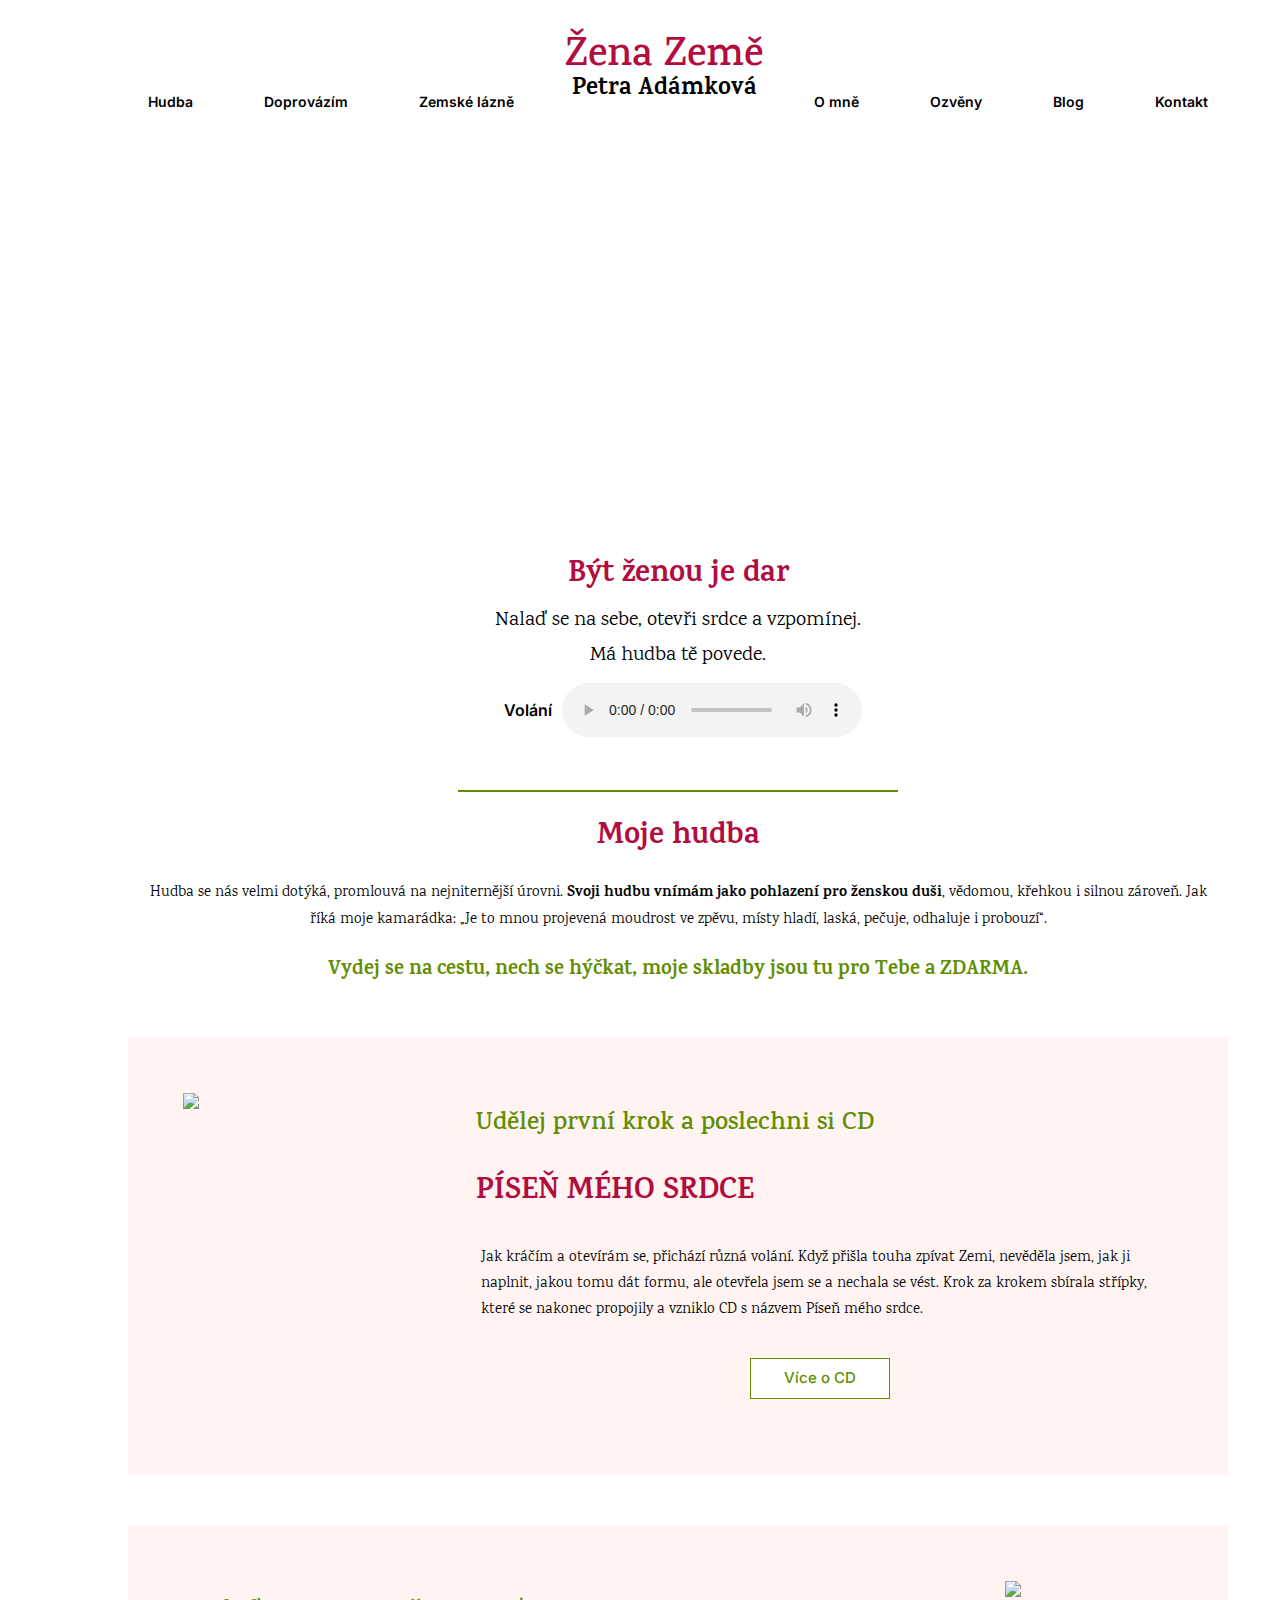
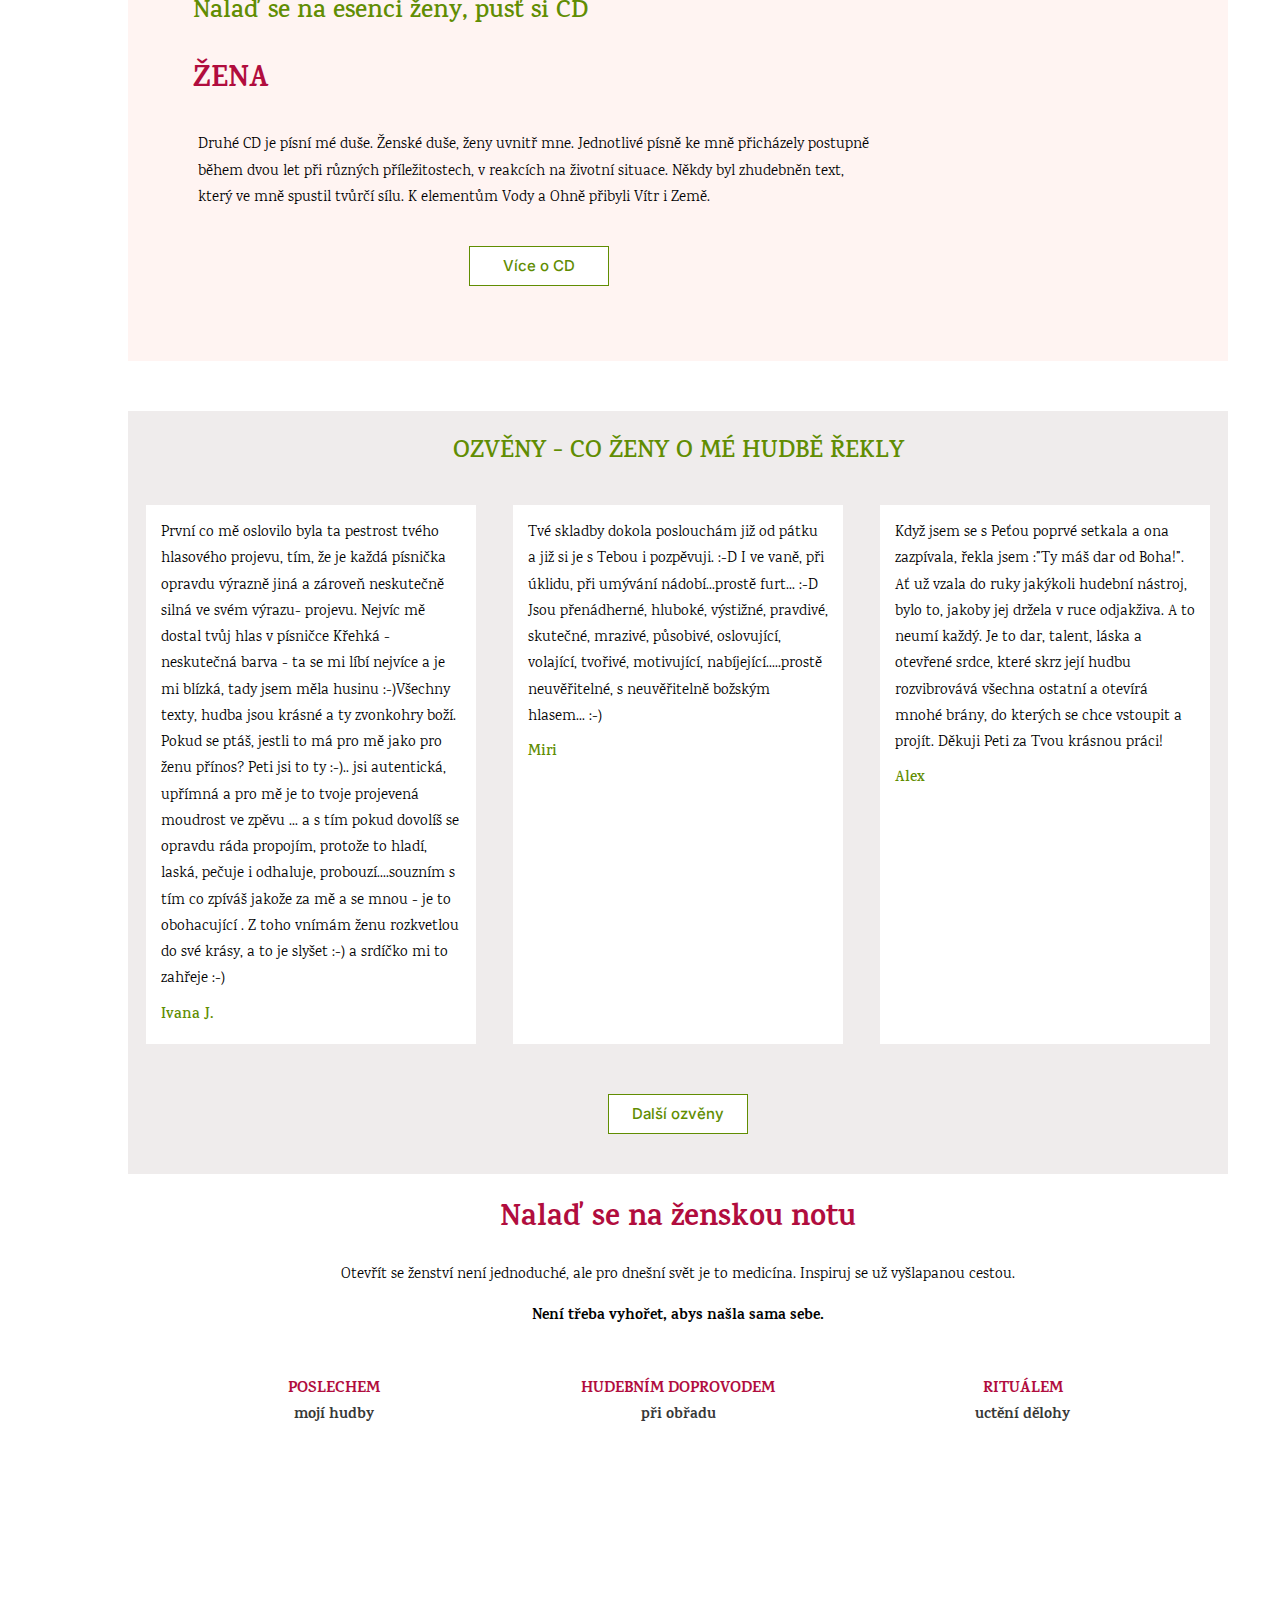
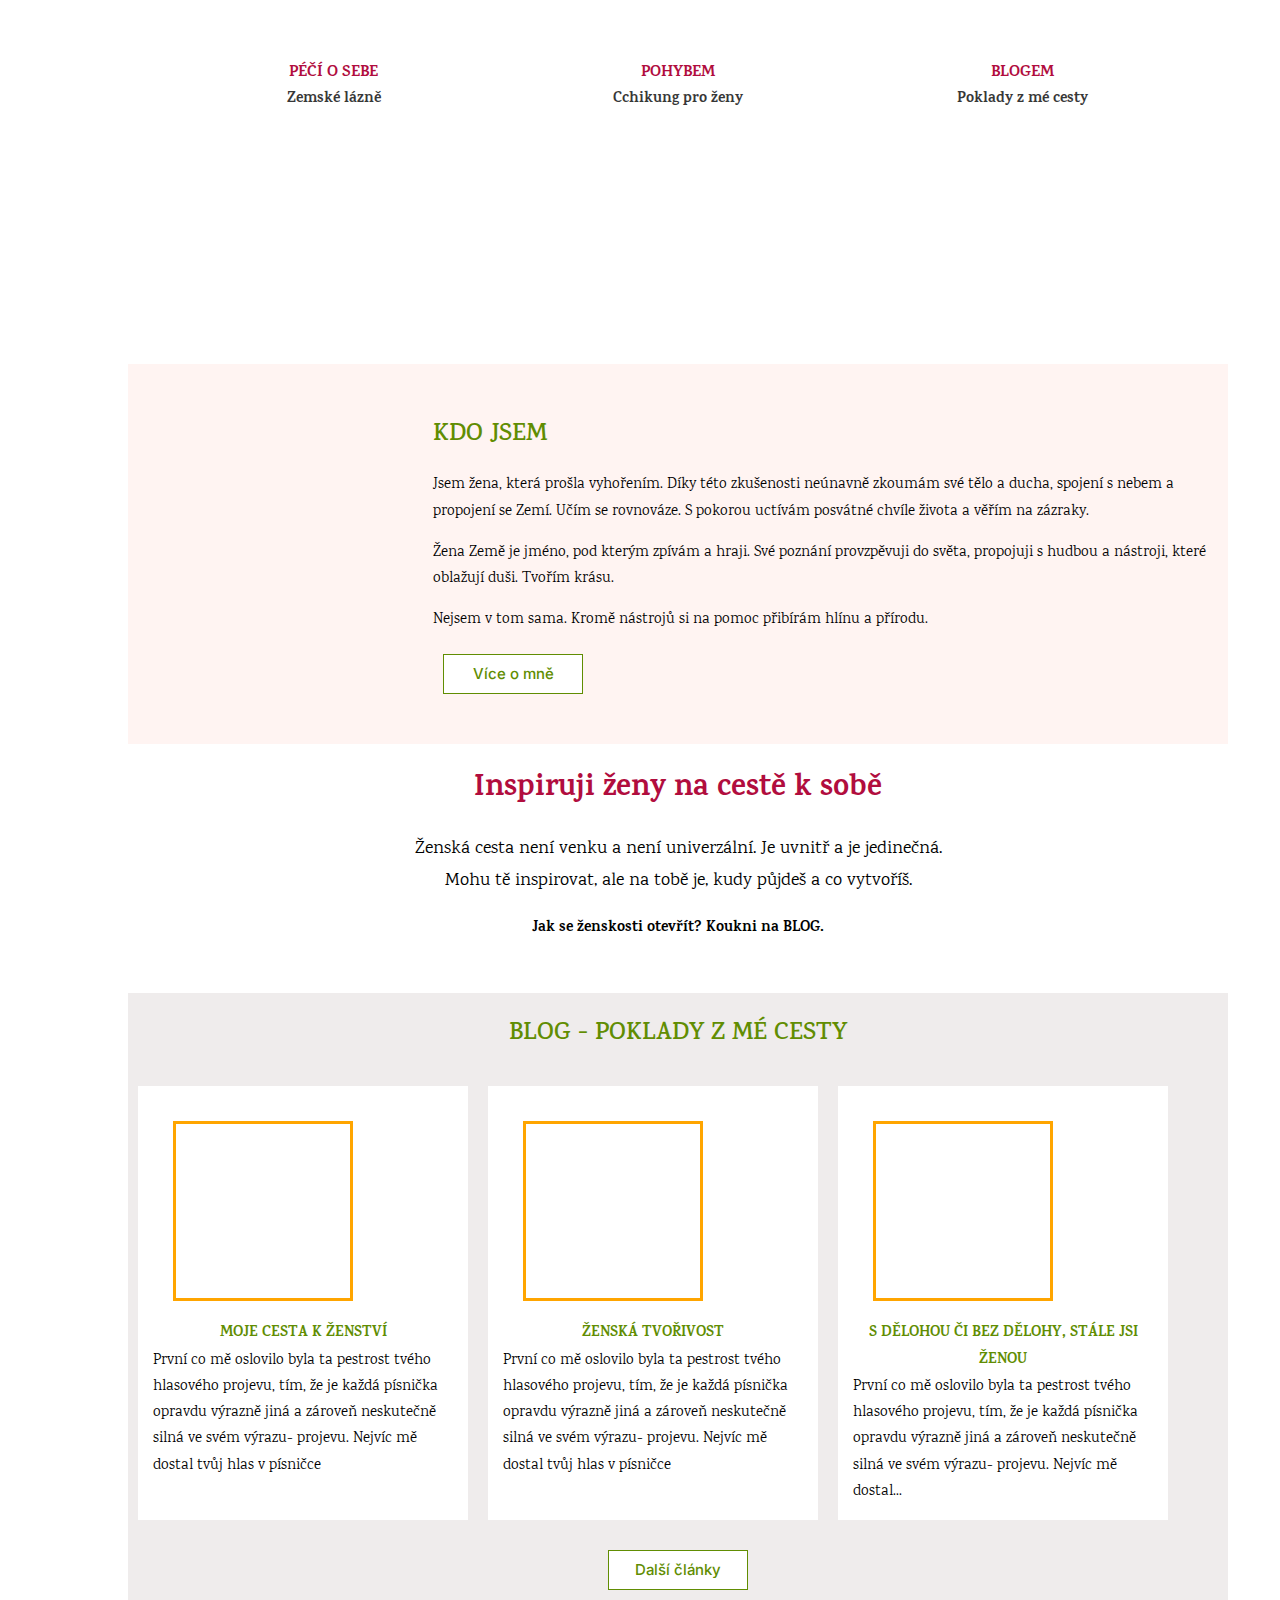
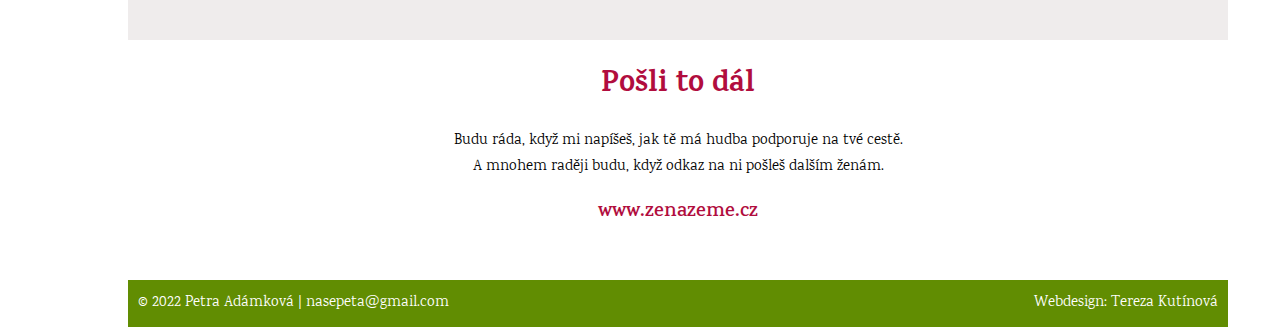
==== index.html @ 12c39498 "Add files via upload" ====
<!DOCTYPE html>
<html lang="cs">
<head>
    <meta charset="UTF-8">
    <meta http-equiv="X-UA-Compatible" content="IE=edge">
    <meta name="viewport" content="width=device-width, initial-scale=1.0">
    <title>Žena Země</title>
    <link rel="stylesheet" type="text/css" href="style.css">
    <link rel="preconnect" href="https://fonts.googleapis.com">
    <link rel="preconnect" href="https://fonts.gstatic.com" crossorigin>
    <link href="https://fonts.googleapis.com/css2?family=Karma:wght@400;600&display=swap" rel="stylesheet">
    <link href="https://fonts.googleapis.com/css2?family=Inter:wght@600&family=Montserrat:wght@600&family=Source+Sans+Pro&display=swap" rel="stylesheet"> 
    <link rel="stylesheet" href="https://fonts.googleapis.com/css2?family=Material+Symbols+Outlined:opsz,wght,FILL,GRAD@20..48,100..700,0..1,-50..200" />

</head>
<body>
   
    <!--Titulek-->

    <header >
        
        <!--Menu-->
		<div class="menu">
                <a class="menu-polozka" href="#">Hudba</a>
                <a class="menu-polozka" href="#">Doprovázím</a>
                <a class="menu-polozka" href="#">Zemské lázně</a>
                <div class="nadpis"> 
                    <div class="zenazeme">Žena Země</div>
                    <div class="petra">Petra Adámková </div>
                </div>
                <a class="menu-polozka" href="omne.html">O mně</a>
                <a class="menu-polozka" href="#">Ozvěny</a>
                <a class="menu-polozka" href="#">Blog</a>
                <a class="menu-polozka" href="#">Kontakt</a>
	    </div>

        <div class="obrazek" align="center">
         
           <!--<img class="titulni_obrazek" src="pic/titulni.jpg">-->

        
           <div class="motto">Něhou zabalenou v hlase rozezním Tvou duši.</div>
       </div>

	</header>

        <section class="nastred">
        <h2>Být ženou je dar</h2>
        <p class="podtitul">Nalaď se na sebe, otevři srdce a vzpomínej. 
            <br> Má hudba tě povede. </p>
           
            <!-- <img class="pisnicka_prehravac" src="pic/prehravac.jpg"> -->
                
            <div class ="pisnicka">
                <div class ="pisnicka_nazev">Volání</div>
                
                <audio class="pisnicka_prehravac" src="hudba/Volani.mp3" controls loop></audio>
        </div>

        </section>
        <br>
        <hr width=40% color="#618D02" align=“center“ noshade>

        <section class="nastred">
        <h2>Moje hudba</h2>
        
        <p class="popis">
            Hudba se nás velmi dotýká, promlouvá na nejniternější úrovni. <b>Svoji hudbu vnímám jako pohlazení pro ženskou duši</b>, vědomou, křehkou i silnou zároveň. Jak říká moje kamarádka: „Je to mnou projevená moudrost ve zpěvu, místy hladí, laská, pečuje, odhaluje i probouzí“.</p>
            
            <p class="zelene">Vydej se na cestu, nech se hýčkat, moje skladby jsou tu pro Tebe a ZDARMA.</p>
            
                   
        </section>

        <section>
            <div class="cd">
                <img class="cd_obrazek" src="pic/CD1-predek.png">
                <div class="cd_text">
                <div class="cd_uvod">Udělej první krok a poslechni si CD </div>
                <div class="cervene_velke">Píseň mého srdce</div>
                <div class="cd_popis">Jak kráčím a otevírám se, přichází různá volání. Když přišla touha zpívat Zemi, nevěděla jsem, jak ji naplnit, jakou tomu dát formu, ale otevřela jsem se a nechala se vést. Krok za krokem sbírala střípky, které se nakonec propojily a vzniklo  CD s názvem Píseň mého srdce.
                </div>
                 <div align="center"><div class="tlacitko">Více o CD</div></div>
                </div>
            </div>
            <br>
            <br>
            <div class="cd">
                
                <div class="cd_text">
                <div class="cd_uvod">Nalaď se na esenci ženy, pusť  si CD </div>
                <div class="cervene_velke">Žena</div>
                <div class="cd_popis">Druhé CD je písní mé duše. Ženské duše, ženy uvnitř mne. Jednotlivé písně ke mně přicházely postupně během dvou let při různých příležitostech, v reakcích na životní situace.  Někdy byl zhudebněn text, který ve mně spustil tvůrčí sílu. K elementům Vody a Ohně přibyli Vítr i Země.
                </div>
                <div align="center"><div class="tlacitko">Více o CD</div></div>
                </div>
                 
                <img class="cd_obrazek" src="pic/CD2-predek.png">
                
            </div>
            </section>


            <section class="sede">
                <div class="zeleny_nadpis">Ozvěny - co ženy o mé hudbě řekly </div>
                <div class="reference">
                        <div class="reference_karta">
                        <div class="reference_text">
                    První co mě oslovilo byla ta pestrost tvého hlasového projevu, tím, že je každá písnička opravdu výrazně jiná a zároveň neskutečně silná ve svém výrazu- projevu. Nejvíc mě dostal tvůj hlas v písničce Křehká - neskutečná barva - ta se mi líbí nejvíce a je mi blízká, tady jsem měla husinu :-)Všechny texty, hudba jsou krásné a ty zvonkohry boží. 
Pokud se ptáš, jestli to má pro mě jako pro ženu přínos? 
Peti jsi to ty :-).. jsi autentická, upřímná a pro mě je to tvoje projevená  moudrost ve zpěvu ... a s tím pokud dovolíš se opravdu ráda propojím, protože to hladí, laská, pečuje i odhaluje, probouzí....souzním s tím co zpíváš jakože za mě a se mnou - je to obohacující . Z toho vnímám ženu rozkvetlou do své krásy, a to je slyšet :-) a srdíčko mi to zahřeje :-)

                    </div>
                    <div class="reference_jmeno"> Ivana J.</div>
                </div>
                <div class="reference_karta">
                    <div class="reference_text">
                        Tvé skladby dokola poslouchám již od pátku a již si je s Tebou i pozpěvuji. :-D I ve vaně, při úklidu, při umývání nádobí...prostě furt... :-D
                        Jsou přenádherné, hluboké, výstižné, pravdivé, skutečné, mrazivé, působivé, oslovující, volající, tvořivé, motivující, nabíjející.....prostě neuvěřitelné, s neuvěřitelně božským hlasem... :-)
                        

                </div>
                <div class="reference_jmeno"> Miri</div>
            </div>

                <div class="reference_karta">
                <div class="reference_text">
                    Když jsem se s Peťou poprvé setkala a ona zazpívala, řekla jsem :”Ty máš dar od Boha!”. Ať už vzala do ruky jakýkoli hudební nástroj, bylo to, jakoby jej držela v ruce odjakživa. A to neumí každý. Je to dar, talent, láska a otevřené srdce, které skrz její hudbu rozvibrovává všechna ostatní a otevírá mnohé brány, do kterých se  chce vstoupit a projít. Děkuji Peti za Tvou krásnou práci!
                    

            </div>
            <div class="reference_jmeno"> Alex</div>
        </div>
            </div>
            <div align="center" class="reference_tlacitko"><div class="tlacitko">Další ozvěny</div></div>

            </section>
            
            <section class="nastred">
                <h2>Nalaď se na ženskou notu</h2>
                <p class="popis">Otevřít se ženství není jednoduché, ale pro dnešní svět je to medicína.
                    Inspiruj se už vyšlapanou cestou.</p>
                <p>
                    <b>Není třeba vyhořet, abys našla sama sebe.</b></p>

                    <div class="nabidka">
                        <div class="nabidka-okno">
                            <div class="nabidka-text">
                                <div class="cervena">Poslechem</div>
                                <div class="seda"> mojí hudby </div>
                            </div>
                            <div class="nabidka-foto foto1">
                            </div>
                        </div>
                
                        <div class="nabidka-okno">
                            <div class="nabidka-text">
                                <div class="cervena">Hudebním doprovodem</div>
                                <div class="seda"> při obřadu </div>
                            </div>
                            <div class="nabidka-foto foto2">
                            </div>
                        </div>

                        <div class="nabidka-okno">
                            <div class="nabidka-text">
                                <div class="cervena">Rituálem</div>
                                <div class="seda"> uctění dělohy </div>
                            </div>
                            <div class="nabidka-foto foto3">
                            </div>
                        </div>

                        <div class="nabidka-okno">
                            <div class="nabidka-text">
                                <div class="cervena">Péčí o sebe</div>
                                <div class="seda"> Zemské lázně </div>
                            </div>
                            <div class="nabidka-foto foto4">
                            </div>
                        </div>

                        <div class="nabidka-okno">
                            <div class="nabidka-text">
                                <div class="cervena">Pohybem</div>
                                <div class="seda"> Cchikung pro ženy </div>
                            </div>
                            <div class="nabidka-foto foto5">
                            </div>
                        </div>

                        <div class="nabidka-okno">
                            <div class="nabidka-text">
                                <div class="cervena">Blogem</div>
                                <div class="seda"> Poklady z mé cesty </div>
                            </div>
                            <div class="nabidka-foto foto6">
                            </div>
                        </div>
                    </div>    
            </section>
            <section class="oranzova">
                <div class="omne">
                    <div class="omne-pulka"> <div class="omne-obrazek"></div></div>
                    <div class="omne-druha"> 
                    <div class="omne-text">
                        <div class="zeleny_nadpis doleva">Kdo jsem </div>
                        <p>Jsem žena, která prošla vyhořením. Díky této zkušenosti neúnavně zkoumám své tělo a ducha, spojení s nebem a propojení se Zemí. Učím se rovnováze. S pokorou uctívám posvátné chvíle života a věřím na zázraky.</p>

                         <p> Žena Země je jméno, pod kterým zpívám a hraji. Své poznání provzpěvuji do světa, propojuji s hudbou a nástroji, které oblažují duši. Tvořím krásu.</p>
                            
                         <p> Nejsem v tom sama. Kromě nástrojů si na pomoc přibírám hlínu a přírodu.
                            </p>
                    </div>
                    <div class="omne-tlacitko"><div class="tlacitko">Více o mně</div></div>
                    </div>
                </div>
                
            </section>

            <section class="nastred">
                <h2>Inspiruji ženy na cestě k sobě</h2>
                <p class="popis-vetsi">Ženská cesta není venku a není univerzální. Je uvnitř a je jedinečná.<br>
                    Mohu tě inspirovat, ale na tobě je, kudy půjdeš a co vytvoříš.</p>
                <p>
                    <b>Jak se ženskosti otevřít? Koukni na BLOG.</b></p>
            </section>

            <section class="sede">
                <div class="zeleny_nadpis">BLOG - Poklady z mé cesty </div>
                <div class="blog" >
                <div class="reference_karta">
                    <div class="blog-obrazek obr1"></div>
                    <div class="blog-nazev"> Moje cesta k ženství</div>
                    <div class="blog-text">
                        První co mě oslovilo byla ta pestrost tvého hlasového projevu, tím, že je každá písnička opravdu výrazně jiná a zároveň neskutečně silná ve svém výrazu- projevu. Nejvíc mě dostal tvůj hlas v písničce 
                        </div>   
                    </div>
                

                <div class="reference_karta">
                    <div class="blog-obrazek obr2"></div>
                    <div class="blog-nazev"> Ženská tvořivost</div>
                    <div class="blog-text">
                        První co mě oslovilo byla ta pestrost tvého hlasového projevu, tím, že je každá písnička opravdu výrazně jiná a zároveň neskutečně silná ve svém výrazu- projevu. Nejvíc mě dostal tvůj hlas v písničce                     

                    </div>
                </div>

                <div class="reference_karta">
                    <div class="blog-obrazek obr3"></div>
                    <div class="blog-nazev"> S dělohou či bez dělohy, stále jsi ženou</div>
                    <div class="blog-text">
                    První co mě oslovilo byla ta pestrost tvého hlasového projevu, tím, že je každá písnička opravdu výrazně jiná a zároveň neskutečně silná ve svém výrazu- projevu. Nejvíc mě dostal...
                    

                    </div>
                </div>
            
            </div>
            
            <div align="center" class="blog-tlacitko"><div class="tlacitko">Další články</div></div>
            </section>

            <section class="nastred posledni">
                <h2>Pošli to dál</h2>
                <p class="popis">Budu ráda, když mi napíšeš, jak tě má hudba podporuje na tvé cestě. <br>

                A mnohem raději budu, když odkaz na ni pošleš dalším ženám.
                </p>
                <a class="odkaz" href="www.zenazeme.cz">www.zenazeme.cz</a>
            </section>
        
    <footer class="paticka">
		<div class="patickapolozka">
            <span class="paticka_copy"> &copy; 2022 Petra Adámková  |   nasepeta@gmail.com </span>
            <span class="paticka_webdesign">Webdesign: Tereza Kutínová</span>
        </div>
	</footer>
    </div>
</body>
</html>
---- style.css ----
/* nejsme vcerejsi, pouzivame moderni a intuitivni box model */
html { box-sizing: border-box; }
*, ::after, ::before { box-sizing: inherit; }

/* google elementy */
.material-symbols-outlined {
    font-variation-settings:
    'FILL' 0,
    'wght' 200,
    'GRAD' 0,
    'opsz' 48
  }

body {
    font-family: 'Karma', serif;
	font-size: 15px;
	line-height: 1.75;
	margin:0 10%;
    width:1100px;}

a {
	color: black;
	text-decoration: none;
	padding: 20px;}

header {
    display: flex;
    flex-direction:column;

    /* border: 3px solid yellow; */
}

.menu {
    flex: 0 1 auto;
    display: flex;
    justify-content: space-between;
    align-items: flex-end;
    width:100%;
    /* border: 3px solid green; */
}

.menu-polozka {
    font-family: 'Inter';
    font-style: normal;
    font-weight: 600;
    font-size: 14px;
    line-height: 16px;
    text-align: center;
    /* border: 3px solid red; */

    color: #000000;
}

.nadpis {
    height: 130px;
    display:flex;
    flex-direction: column;
    justify-content:center;
    margin:0;
    /* border: 3px solid red; */
}

.obrazek {
    flex: 0 1 auto;
    position:relative;
    background-image: url("pic/titulni.jpg");
    width:100%;
    height: 400px;
    background-size: cover;
    background-position: center center;
    /* border: 3px solid blue; */
}

.titulni_obrazek {
    width:90%;
    /* border: 3px solid yellow; */
}

footer {
    background-color:#618D02;
}


/* Odstavce */
.nastred {
    text-align: center;
    /* border: 3px solid yellow; */
    margin:20px;
}


/* Texty */
.zenazeme {
    font-family: 'Karma';
    font-weight: 600;
    font-size: 40px;
    text-align: center;
    height: 50px;
    margin:0;
    padding:0;
    color: #B10D3E;
    /* border: 3px solid violet; */
}

h2 {
    font-family: 'Karma';
    font-style: Bold;
    font-weight: 700;
    font-size: 30px;
    color: #B10D3E;
    /* border: 3px solid orange; */
    margin:0;
    padding:0;
}

.petra {
    font-family: 'Karma';
    font-style: Bold;
    font-weight: 700;
    font-size: 24px;
    line-height: 35px;
    text-align: center;
    margin:0;
    padding:0;
    /* border: 3px solid saddlebrown   ; */
}

.podtitul {
    font-size: 20px;
    padding:0;
    margin:0;
}

.zelene {
    color: #618D02;
    font-weight: 700;
    font-size: 20px;
}

.popis_stred {
    width: 700px;
    /* border: 3px solid orange; */
    background-repeat: ;
}

.patickapolozka {
    display:flex;
	top:15px;
	vertical-align: center;
	color: white;
	padding:10px;

}

.paticka_copy {
    width:50%;
}

.paticka_webdesign {
    width:50%;
    text-align: right;
}

.motto {
    position: absolute;
    width: 250px;
    height: 198px;
    left: 6%;
    top: 15%;

    font-family:'Courgette',monospace;
    font-style: normal;
    font-weight: 400;
    font-size: 35px;
    line-height: 45px;
    text-align: center;

    color: #FFFFFF;

}

.pisnicka {
    display: flex;
    margin:10px;
    align-items: center;
    justify-content:center;
    /* border: 3px solid blue;  */
}

.pisnicka_nazev {
    padding:1%;
    font-family: 'Inter';
    font-style: normal;
    font-weight: 600;
    font-size: 16px;
    line-height: 16px;
    /* border: 3px solid orange; */

}
.pisnicka_prehravac {
    /* border: 3px solid green;  */

}
section {
    margin-top: 50px;
}

.sede {
    background-color: #EFECEC;
}

.oranzova {
    background-color: #FFF4F2;
}

.zeleny_nadpis {
    width:100%;
    color:#618D02;
    font-size: 25px;
    font-weight: 600;
    padding: 20px;
    text-align: center;
    text-transform: uppercase;
    /* border: 3px solid green; */

}

.cd {
    display:flex;
    /* border: 3px solid yellow; */
    background-color: #FFF4F2;
    /* background-color: #F7FFE6; */
}

.cd_obrazek {
    width: 40%;
    margin: 5% 5%;
    /* border: 3px solid green; */
}

.cd_text {
    /* border: 3px solid blue; */
    margin: 5%;
    display:flex;
    flex-direction:column;
}

.cd_uvod {
    font-size: 25px;
    margin:10px;
    color:#618D02;
    font-weight: 600;
    /* border: 3px solid blue; */
}

.cervene_velke {
    text-transform:uppercase;
    color:#B10D3E;
    font-weight: 900;
    font-size: 30px;
    margin:10px;
    /* border: 3px solid blue; */
}

.cd_popis {
    margin: 15px;
}

.tlacitko {
    border: 1px solid #618D02;
    color:#618D02;
    background-color: white;
    width:140px;
    padding:6px 5px;
    margin: 20px;
    text-align: center;
    font-weight: 500;
    font-family: Inter;
}

.tlacitko:hover {
    color: white;
    background-color: #618D02;
}

.reference {
    display: flex;
    justify-content: space-around;
}

.reference_text {
    /* border: 3px solid #618D02; */

}

.reference_jmeno {
    color:#618D02;
    font-weight:600 ;
    padding-top: 10px;
}

.reference_karta {
    display:flex;
    /* border: 3px solid orange; */

    flex-wrap: wrap;
    flex-direction: column;
    margin:10px;
    padding:15px;
    width:30%;
    background-color:white;

}

.reference_tlacitko {
    padding: 20px;
}

.nabidka {
    display:flex;
    justify-content:space-evenly;

    flex-wrap: wrap;
}

.cervena {
    color:#B10D3E;
    font-size:16px;
    font-weight: bold;
    text-transform: uppercase;
}

.seda {
    color: #373737;
    font-weight:bold;
}

.nabidka-okno {
    display: flex;
    margin-top:30px;
    flex-direction: column;
    flex-basis: 30%;
    align-items: center;

}

.nabidka {
    align-items: center;
}

.nabidka-text {
}

.nabidka-foto {
    width: 180px;
    height: 180px;
    border-radius: 80px;
    background-size: cover;
    background-position: center center;
    margin:10px;

}

.foto1 {
    background-image: url("pic/18_web.jpg");
}

.foto2 {
    background-image: url("pic/57_web.jpg");
}

.foto3 {
    background-image: url("pic/23_web.jpg");
}

.foto4 {
    background-image: url("pic/25_web.jpg");
}

.foto5 {
    background-image: url("pic/39_web.jpg");
    background-size: 120%;
    background-position: top center ;

}
.foto6 {
    background-image: url("pic/28_web.jpg");
}

.omne {
    display:flex;
}

.omne-obrazek {
    width: 250px;
    height: 250px;
    background-size: cover;
    background-position: center center;
    margin: 20px;

    background-image: url("pic/20_web.jpg")
}

.omne-pulka {
    width:40%;
    margin:30px 5px;
}
.omne-druha {
    margin:30px 5px;
}

.doleva {
    text-align:left;
    padding:0;
    margin-top:20px;
}

.omne-tlacitko {
    margin-left: -10px;
    margin-top: 15px;
}

.blog-obrazek {
    width: 180px;
    height: 180px;
    background-size: cover;
    background-position: center center;
    margin: 20px;

    background-image: url("pic/20_web.jpg")
}

.blog-tlacitko {
    padding-bottom: 30px;
    /* border: 3px solid orange; */

}

.blog-obrazek{
    align-items: center;
            border: 3px solid orange;

}

.blog-nazev {
    text-transform: uppercase;
    font-size:15px;
    font-weight: 800;
    color:#618D02;
    text-align:center;
}

.blog {
    display:flex;
}

.posledni {
    margin-bottom: 50px;
        /* border: 3px solid orange; */

}

.odkaz{
    font-size:20px;
    color:#B10D3E;
    font-weight: 600;
}

.popis-vetsi {
    font-size:18px;

}

.obdelnik {
    background-color:#FFF4F2;
    border: 3px solid orange;
    width:100%;
    margin:20px;
    text-align:center;
    font-size:20px;
}

.sekce {
    display: flex;
    border: 3px solid green;

}


.sekce_obrazek {
    width: 30%;
    align-content: 'center';
}

.obrazek-omne {
    flex-grow:1 1 auto;
    width: 250px;
    height: 250px;
    background-size: cover;
    background-position: center center;
    margin:10px;
    background-image: url("pic/24_web.jpg");
    border: 3px solid orange;

}

.sekce_popis {
    width:60%;
    flex: 2 1 auto;
    border: 3px solid blue;

}
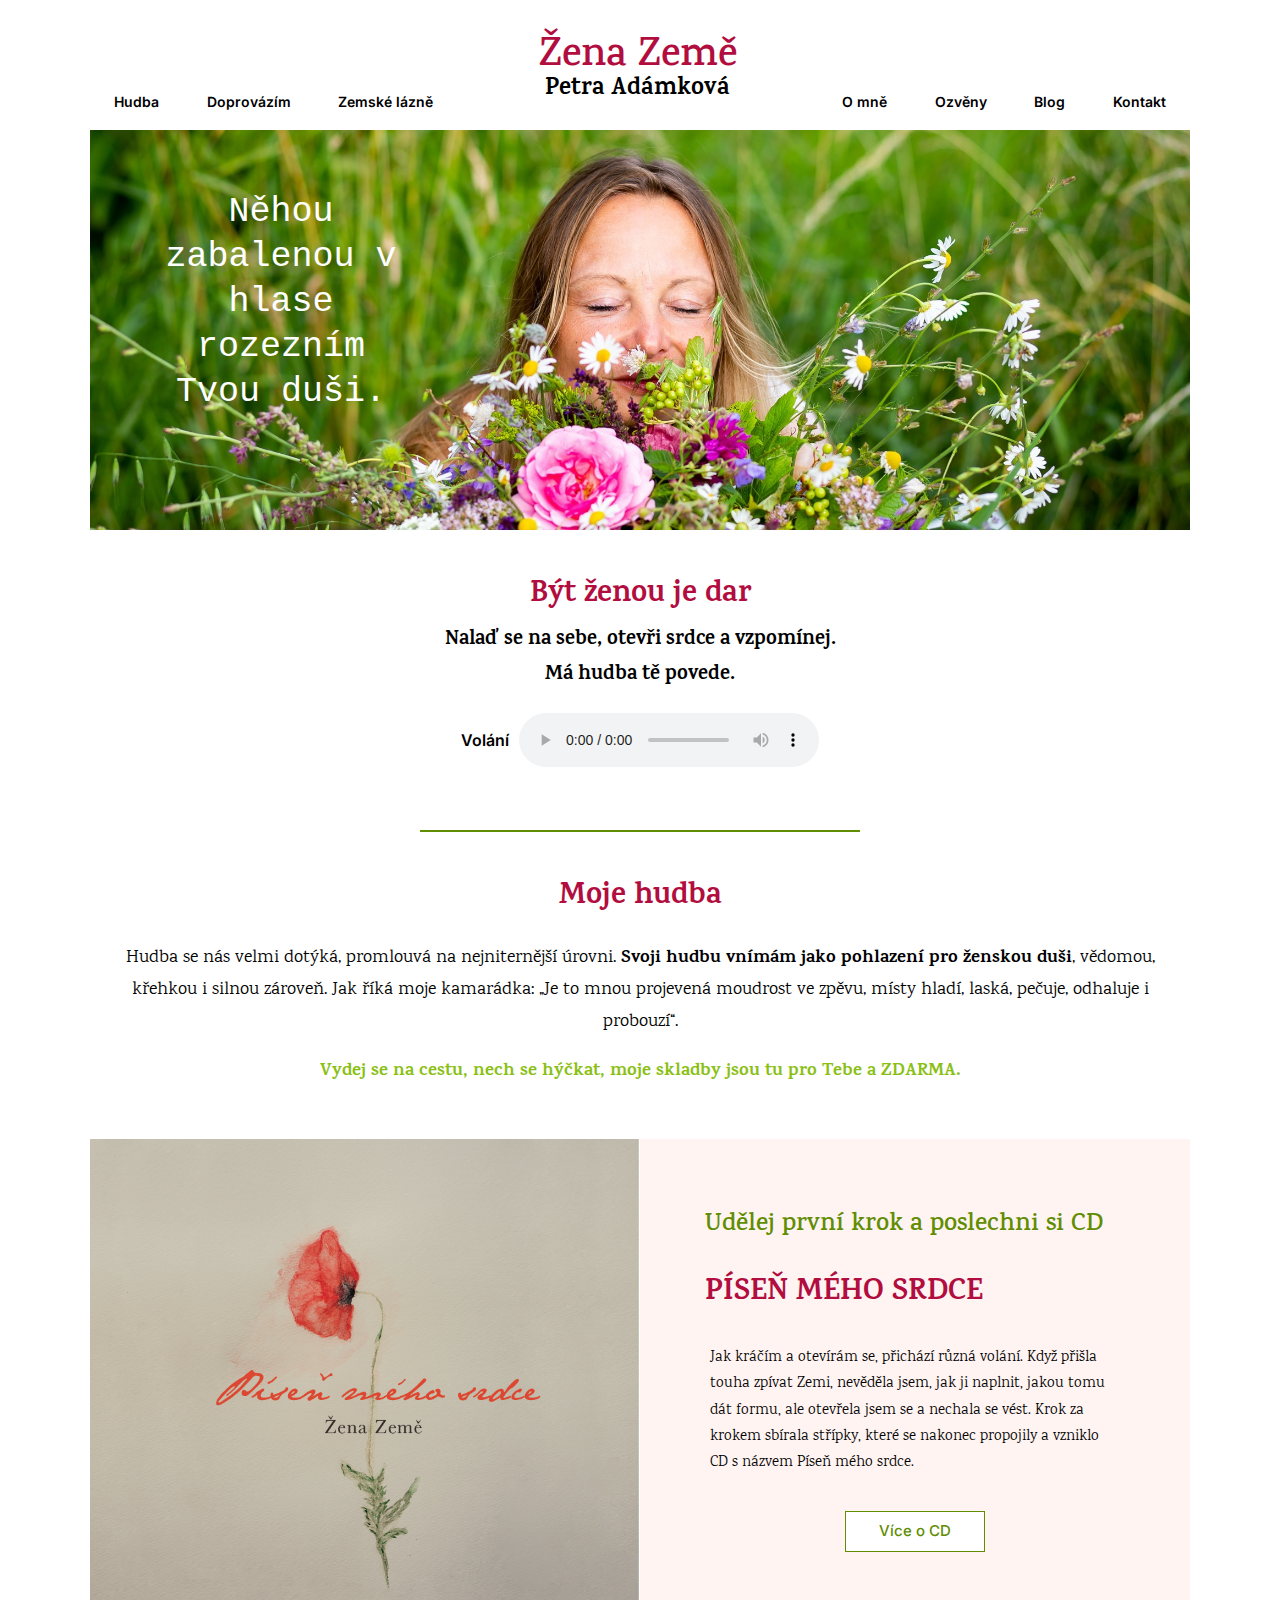
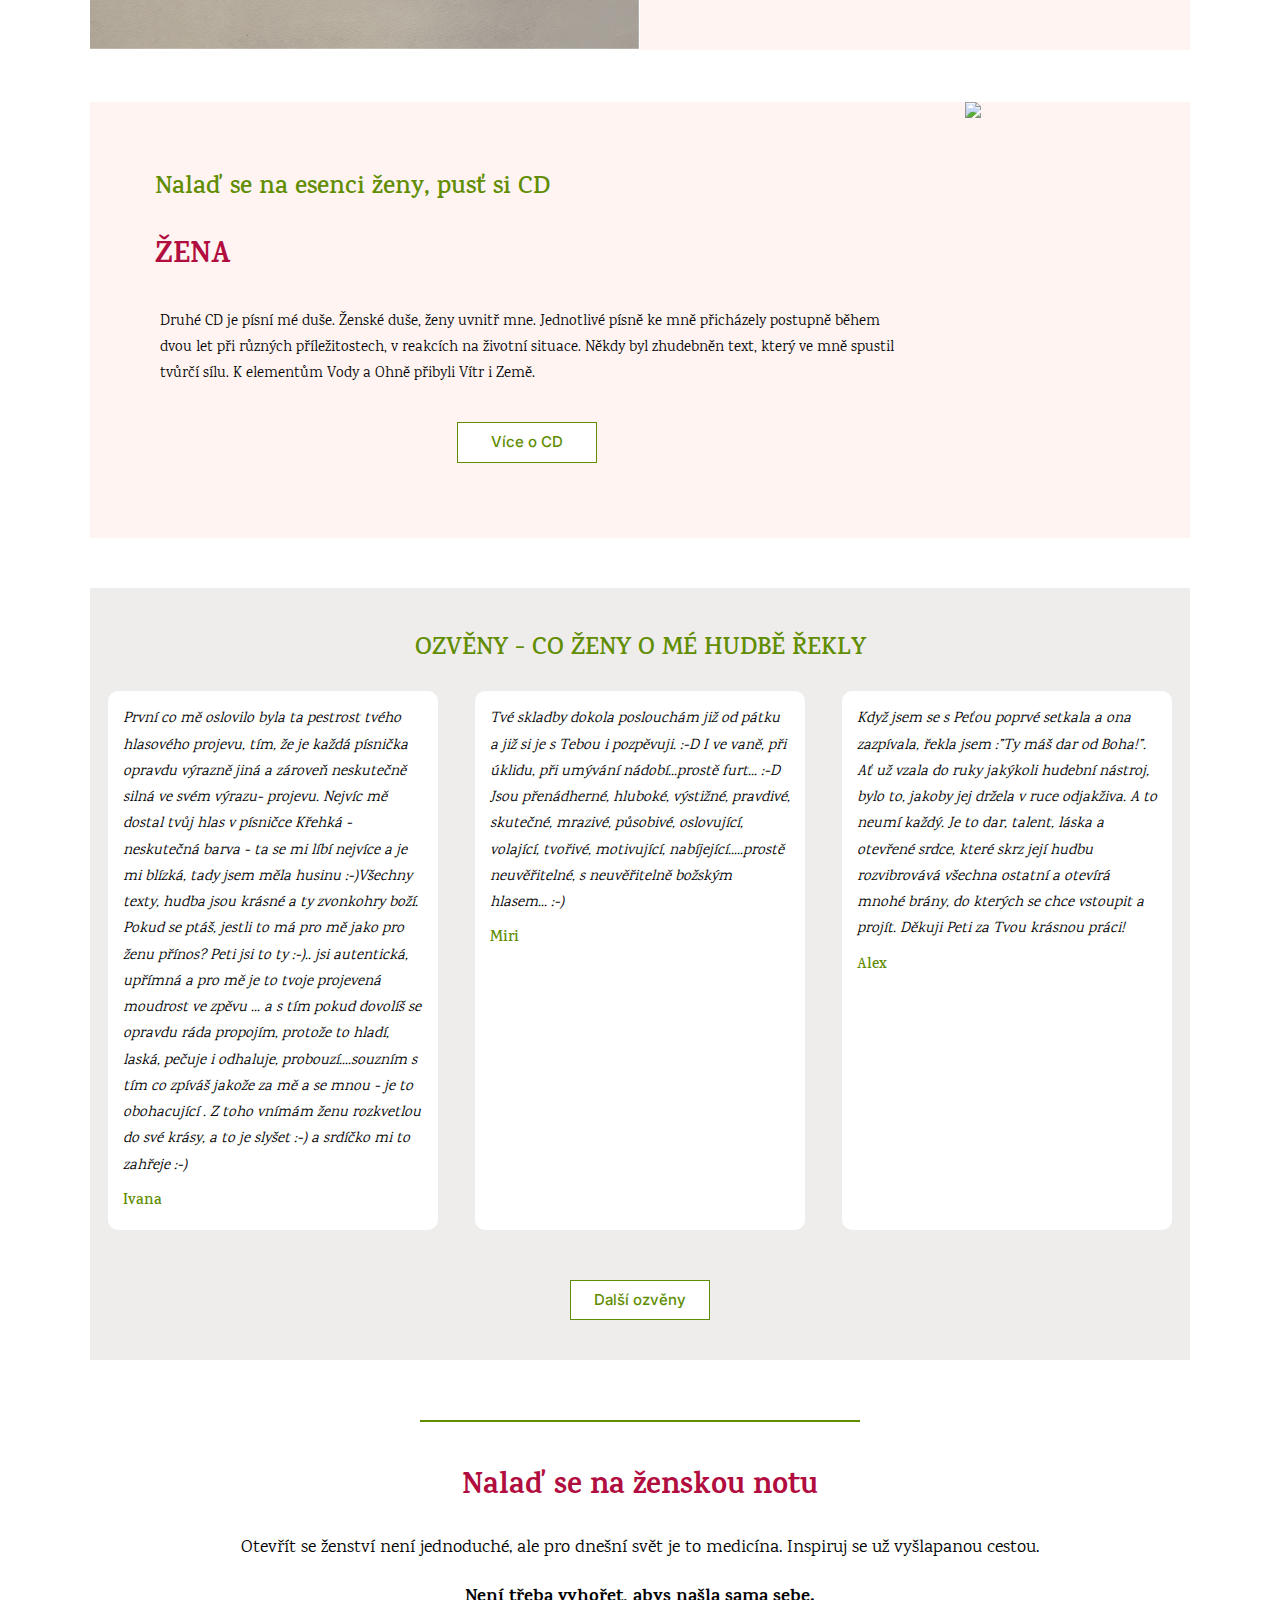
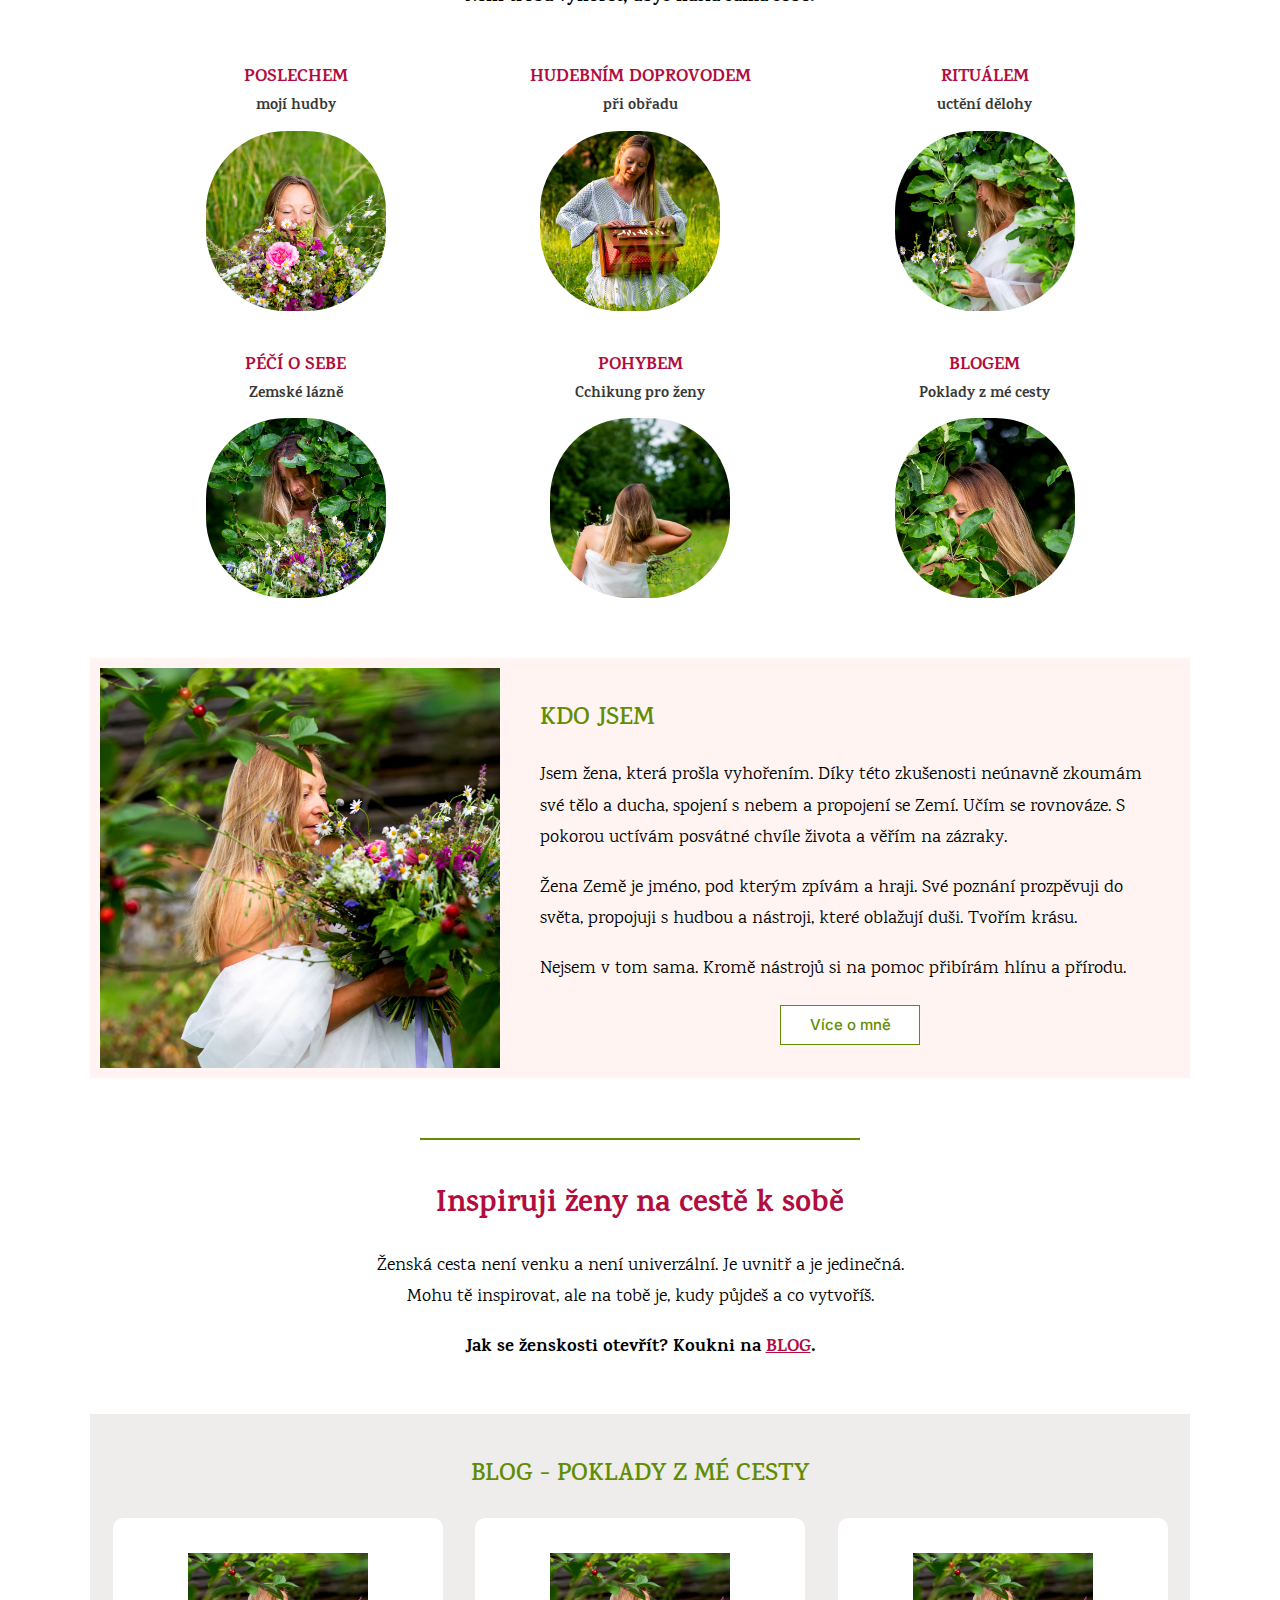
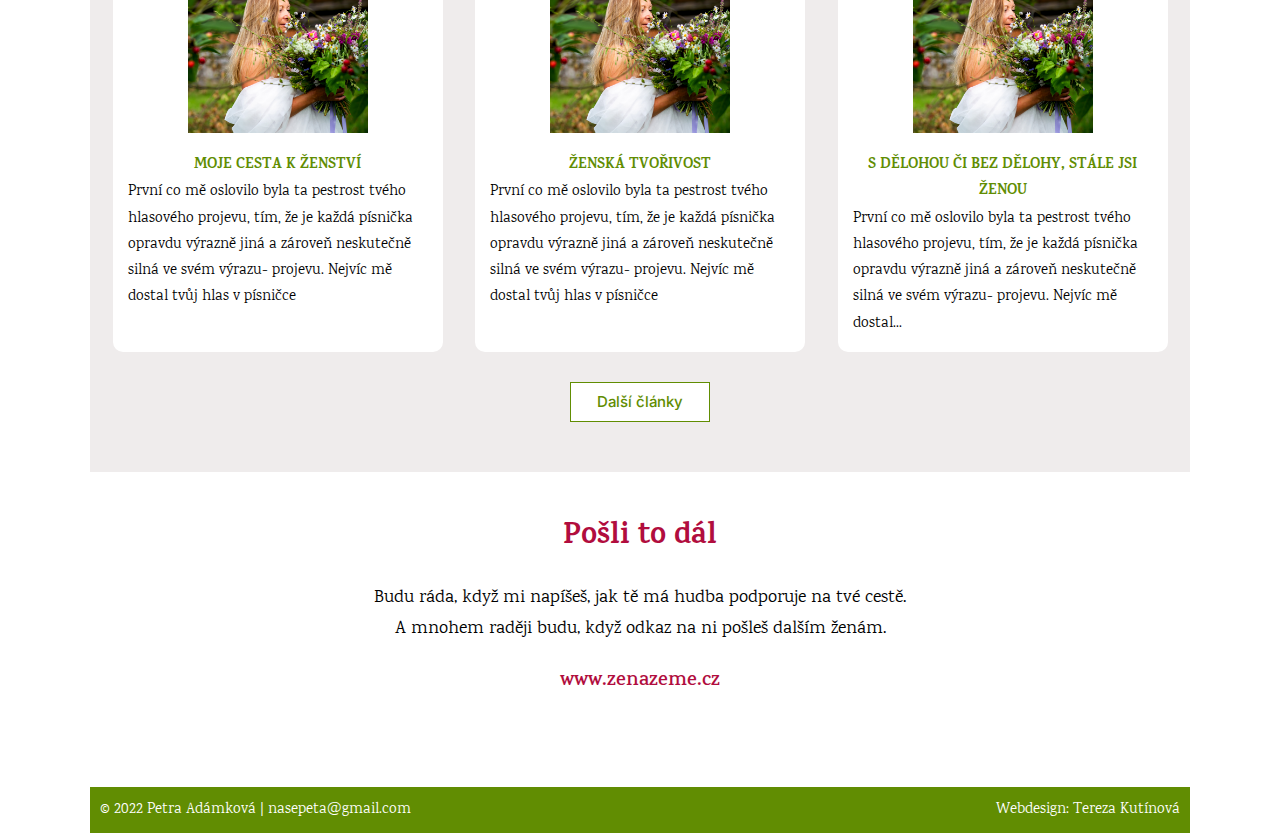
==== commit 969a1cc8: "Add files via upload" ====
--- a/index.html
+++ b/index.html
@@ -14,6 +14,7 @@
 
 </head>
 <body>
+    <div class="stranka">
    
     <!--Titulek-->
 
@@ -21,17 +22,19 @@
         
         <!--Menu-->
 		<div class="menu">
-                <a class="menu-polozka" href="#">Hudba</a>
-                <a class="menu-polozka" href="#">Doprovázím</a>
-                <a class="menu-polozka" href="#">Zemské lázně</a>
-                <div class="nadpis"> 
+                <a class="menu-polozka" href="hudba.html">Hudba</a>
+                <a class="menu-polozka" href="doprovazim.html">Doprovázím</a>
+                <a class="menu-polozka" href="zemske-lazne.html">Zemské lázně</a>
+               
+                <a class="nadpis" href="index.html">
                     <div class="zenazeme">Žena Země</div>
                     <div class="petra">Petra Adámková </div>
-                </div>
+                </a>
+                
                 <a class="menu-polozka" href="omne.html">O mně</a>
-                <a class="menu-polozka" href="#">Ozvěny</a>
-                <a class="menu-polozka" href="#">Blog</a>
-                <a class="menu-polozka" href="#">Kontakt</a>
+                <a class="menu-polozka" href="ozveny.html">Ozvěny</a>
+                <a class="menu-polozka" href="blog.html">Blog</a>
+                <a class="menu-polozka" href="kontakty.html">Kontakt</a>
 	    </div>
 
         <div class="obrazek" align="center">
@@ -46,13 +49,13 @@
 
         <section class="nastred">
         <h2>Být ženou je dar</h2>
-        <p class="podtitul">Nalaď se na sebe, otevři srdce a vzpomínej. 
+        <p class="podtitul odsazene">Nalaď se na sebe, otevři srdce a vzpomínej. 
             <br> Má hudba tě povede. </p>
            
             <!-- <img class="pisnicka_prehravac" src="pic/prehravac.jpg"> -->
                 
-            <div class ="pisnicka">
-                <div class ="pisnicka_nazev">Volání</div>
+            <div class ="pisnicka pisnicka_stred">
+                <div class ="pisnicka_nazev ">Volání</div>
                 
                 <audio class="pisnicka_prehravac" src="hudba/Volani.mp3" controls loop></audio>
         </div>
@@ -64,11 +67,11 @@
         <section class="nastred">
         <h2>Moje hudba</h2>
         
-        <p class="popis">
-            Hudba se nás velmi dotýká, promlouvá na nejniternější úrovni. <b>Svoji hudbu vnímám jako pohlazení pro ženskou duši</b>, vědomou, křehkou i silnou zároveň. Jak říká moje kamarádka: „Je to mnou projevená moudrost ve zpěvu, místy hladí, laská, pečuje, odhaluje i probouzí“.</p>
+        <div class="popis-vetsi">
+            <p>Hudba se nás velmi dotýká, promlouvá na nejniternější úrovni. <b>Svoji hudbu vnímám jako pohlazení pro ženskou duši</b>, vědomou, křehkou i silnou zároveň. Jak říká moje kamarádka: „Je to mnou projevená moudrost ve zpěvu, místy hladí, laská, pečuje, odhaluje i probouzí“.</p>
             
-            <p class="zelene">Vydej se na cestu, nech se hýčkat, moje skladby jsou tu pro Tebe a ZDARMA.</p>
-            
+            <b class="zelene">Vydej se na cestu, nech se hýčkat, moje skladby jsou tu pro Tebe a ZDARMA.</b>
+        </div>   
                    
         </section>
 
@@ -111,7 +114,7 @@
 Peti jsi to ty :-).. jsi autentická, upřímná a pro mě je to tvoje projevená  moudrost ve zpěvu ... a s tím pokud dovolíš se opravdu ráda propojím, protože to hladí, laská, pečuje i odhaluje, probouzí....souzním s tím co zpíváš jakože za mě a se mnou - je to obohacující . Z toho vnímám ženu rozkvetlou do své krásy, a to je slyšet :-) a srdíčko mi to zahřeje :-)
 
                     </div>
-                    <div class="reference_jmeno"> Ivana J.</div>
+                    <div class="reference_jmeno"> Ivana</div>
                 </div>
                 <div class="reference_karta">
                     <div class="reference_text">
@@ -135,67 +138,75 @@
             <div align="center" class="reference_tlacitko"><div class="tlacitko">Další ozvěny</div></div>
 
             </section>
-            
+            <br><br>
+        <hr width=40% color="#618D02" align=“center“ noshade>
+
             <section class="nastred">
                 <h2>Nalaď se na ženskou notu</h2>
-                <p class="popis">Otevřít se ženství není jednoduché, ale pro dnešní svět je to medicína.
+                <div class="popis-vetsi"><p>Otevřít se ženství není jednoduché, ale pro dnešní svět je to medicína.
                     Inspiruj se už vyšlapanou cestou.</p>
                 <p>
                     <b>Není třeba vyhořet, abys našla sama sebe.</b></p>
-
+                </div>
                     <div class="nabidka">
                         <div class="nabidka-okno">
+                            <a  href="hudba.html">
                             <div class="nabidka-text">
                                 <div class="cervena">Poslechem</div>
                                 <div class="seda"> mojí hudby </div>
                             </div>
                             <div class="nabidka-foto foto1">
-                            </div>
-                        </div>
-                
-                        <div class="nabidka-okno">
+                            </div></a>
+                        </div>
+                
+                        <div class="nabidka-okno">
+                            <a  href="doprovazim.html#ZiveAkce">
                             <div class="nabidka-text">
                                 <div class="cervena">Hudebním doprovodem</div>
                                 <div class="seda"> při obřadu </div>
                             </div>
                             <div class="nabidka-foto foto2">
-                            </div>
-                        </div>
-
-                        <div class="nabidka-okno">
+                            </div></a>
+                        </div>
+
+                        <div class="nabidka-okno">
+                            <a  href="doprovazim.html#RitualDeloha">
                             <div class="nabidka-text">
                                 <div class="cervena">Rituálem</div>
                                 <div class="seda"> uctění dělohy </div>
                             </div>
                             <div class="nabidka-foto foto3">
-                            </div>
-                        </div>
-
-                        <div class="nabidka-okno">
+                            </div></a>
+                        </div>
+
+                        <div class="nabidka-okno">
+                           <a  href="zemske-lazne.html#Lazne">
                             <div class="nabidka-text">
                                 <div class="cervena">Péčí o sebe</div>
                                 <div class="seda"> Zemské lázně </div>
                             </div>
-                            <div class="nabidka-foto foto4">
-                            </div>
-                        </div>
-
-                        <div class="nabidka-okno">
+                            <div class="nabidka-foto foto4"> </div>
+                            </a>
+                        </div>
+
+                        <div class="nabidka-okno">
+                            <a  href="zemske-lazne.html#Cviceni">
                             <div class="nabidka-text">
                                 <div class="cervena">Pohybem</div>
                                 <div class="seda"> Cchikung pro ženy </div>
                             </div>
                             <div class="nabidka-foto foto5">
-                            </div>
-                        </div>
-
-                        <div class="nabidka-okno">
+                            </div></a>
+                        </div>
+
+                        <div class="nabidka-okno">
+                            <a  href="blog.html">
                             <div class="nabidka-text">
                                 <div class="cervena">Blogem</div>
                                 <div class="seda"> Poklady z mé cesty </div>
                             </div>
                             <div class="nabidka-foto foto6">
-                            </div>
+                            </div></a>
                         </div>
                     </div>    
             </section>
@@ -207,30 +218,35 @@
                         <div class="zeleny_nadpis doleva">Kdo jsem </div>
                         <p>Jsem žena, která prošla vyhořením. Díky této zkušenosti neúnavně zkoumám své tělo a ducha, spojení s nebem a propojení se Zemí. Učím se rovnováze. S pokorou uctívám posvátné chvíle života a věřím na zázraky.</p>
 
-                         <p> Žena Země je jméno, pod kterým zpívám a hraji. Své poznání provzpěvuji do světa, propojuji s hudbou a nástroji, které oblažují duši. Tvořím krásu.</p>
+                         <p> Žena Země je jméno, pod kterým zpívám a hraji. Své poznání prozpěvuji do světa, propojuji s hudbou a nástroji, které oblažují duši. Tvořím krásu.</p>
                             
                          <p> Nejsem v tom sama. Kromě nástrojů si na pomoc přibírám hlínu a přírodu.
                             </p>
                     </div>
-                    <div class="omne-tlacitko"><div class="tlacitko">Více o mně</div></div>
-                    </div>
-                </div>
-                
-            </section>
-
+                    <div class="omne-tlacitko">
+                        <div align="center">
+                        <a href="omne.html"><div class="tlacitko">Více o mně</div></a></div></div>
+                    </div>
+                </div>
+                
+            </section>
+            <br><br>
+            <hr width=40% color="#618D02" align=“center“ noshade>
             <section class="nastred">
                 <h2>Inspiruji ženy na cestě k sobě</h2>
-                <p class="popis-vetsi">Ženská cesta není venku a není univerzální. Je uvnitř a je jedinečná.<br>
+                <div class="popis-vetsi"><p>Ženská cesta není venku a není univerzální. Je uvnitř a je jedinečná.<br>
                     Mohu tě inspirovat, ale na tobě je, kudy půjdeš a co vytvoříš.</p>
                 <p>
-                    <b>Jak se ženskosti otevřít? Koukni na BLOG.</b></p>
+                    <b>Jak se ženskosti otevřít? Koukni na <a class="cervene-podtrzene" href="blog.html">BLOG</a>.</b></p>
+                </div>
             </section>
 
             <section class="sede">
                 <div class="zeleny_nadpis">BLOG - Poklady z mé cesty </div>
                 <div class="blog" >
                 <div class="reference_karta">
-                    <div class="blog-obrazek obr1"></div>
+                    <div class="blog-obr-pole">
+                    <div class="blog-obrazek obr1"></div></div>
                     <div class="blog-nazev"> Moje cesta k ženství</div>
                     <div class="blog-text">
                         První co mě oslovilo byla ta pestrost tvého hlasového projevu, tím, že je každá písnička opravdu výrazně jiná a zároveň neskutečně silná ve svém výrazu- projevu. Nejvíc mě dostal tvůj hlas v písničce 
@@ -239,7 +255,8 @@
                 
 
                 <div class="reference_karta">
-                    <div class="blog-obrazek obr2"></div>
+                    <div class="blog-obr-pole">
+                    <div class="blog-obrazek obr2"></div></div>
                     <div class="blog-nazev"> Ženská tvořivost</div>
                     <div class="blog-text">
                         První co mě oslovilo byla ta pestrost tvého hlasového projevu, tím, že je každá písnička opravdu výrazně jiná a zároveň neskutečně silná ve svém výrazu- projevu. Nejvíc mě dostal tvůj hlas v písničce                     
@@ -248,7 +265,8 @@
                 </div>
 
                 <div class="reference_karta">
-                    <div class="blog-obrazek obr3"></div>
+                    <div class="blog-obr-pole">
+                    <div class="blog-obrazek obr3"></div></div>
                     <div class="blog-nazev"> S dělohou či bez dělohy, stále jsi ženou</div>
                     <div class="blog-text">
                     První co mě oslovilo byla ta pestrost tvého hlasového projevu, tím, že je každá písnička opravdu výrazně jiná a zároveň neskutečně silná ve svém výrazu- projevu. Nejvíc mě dostal...
@@ -264,11 +282,13 @@
 
             <section class="nastred posledni">
                 <h2>Pošli to dál</h2>
-                <p class="popis">Budu ráda, když mi napíšeš, jak tě má hudba podporuje na tvé cestě. <br>
+                <div class="popis-vetsi">
+                    <p>Budu ráda, když mi napíšeš, jak tě má hudba podporuje na tvé cestě. <br>
 
                 A mnohem raději budu, když odkaz na ni pošleš dalším ženám.
                 </p>
                 <a class="odkaz" href="www.zenazeme.cz">www.zenazeme.cz</a>
+                </div>
             </section>
         
     <footer class="paticka">
@@ -278,5 +298,6 @@
         </div>
 	</footer>
     </div>
+    </div>
 </body>
 </html>--- a/style.css
+++ b/style.css
@@ -15,13 +15,19 @@
     font-family: 'Karma', serif;
 	font-size: 15px;
 	line-height: 1.75;
-	margin:0 10%;
-    width:1100px;}
+	margin:0 0;
+}
+
+.stranka {
+    margin-left:auto;
+    margin-right:auto;
+    width:1100px;
+}
 
 a {
 	color: black;
 	text-decoration: none;
-	padding: 20px;}
+	}
 
 header {
     display: flex;
@@ -33,29 +39,33 @@
 .menu {
     flex: 0 1 auto;
     display: flex;
-    justify-content: space-between;
+    justify-content: space-evenly;
     align-items: flex-end;
     width:100%;
     /* border: 3px solid green; */
 }
 
 .menu-polozka {
+    flex-grow:1;
     font-family: 'Inter';
     font-style: normal;
     font-weight: 600;
     font-size: 14px;
     line-height: 16px;
     text-align: center;
+    padding: 20px 10px;
     /* border: 3px solid red; */
 
     color: #000000;
 }
 
 .nadpis {
+    flex-grow:3;
     height: 130px;
     display:flex;
     flex-direction: column;
     justify-content:center;
+    padding:0 40px;
     margin:0;
     /* border: 3px solid red; */
 }
@@ -77,6 +87,8 @@
 }
 
 footer {
+    margin-top: 8%;
+    width:100%;
     background-color:#618D02;
 }
 
@@ -85,7 +97,7 @@
 .nastred {
     text-align: center;
     /* border: 3px solid yellow; */
-    margin:20px;
+    margin:40px 20px 30px 20px;
 }
 
 
@@ -113,6 +125,12 @@
     padding:0;
 }
 
+.navigace {
+    color: #618D02;
+    font-weight: bold;
+    text-decoration: underline;
+}
+
 .petra {
     font-family: 'Karma';
     font-style: Bold;
@@ -127,20 +145,32 @@
 
 .podtitul {
     font-size: 20px;
+    font-weight: 800;
     padding:0;
     margin:0;
 }
 
 .zelene {
-    color: #618D02;
+    color: #89C013;
+
+}
+
+.cervene {
+    color: #B10D3E;
+
+}
+
+.kapitalky {
+    text-transform: uppercase;
+    /* text-align: center; */
+    color:#373737;
     font-weight: 700;
-    font-size: 20px;
+
 }
 
 .popis_stred {
     width: 700px;
     /* border: 3px solid orange; */
-    background-repeat: ;
 }
 
 .patickapolozka {
@@ -149,6 +179,10 @@
 	vertical-align: center;
 	color: white;
 	padding:10px;
+
+}
+
+.patickasloupce {
 
 }
 
@@ -179,17 +213,38 @@
 
 }
 
+.dole-okraj {
+    padding-bottom: 30px;
+    /* border: 3px solid blue;  */
+
+}
+
 .pisnicka {
+    width:100%;
     display: flex;
-    margin:10px;
+    font-family: 'Inter', sans-serif;
+    font-style: normal;
+    font-weight: 600;
+    font-size: 16px;
+    /* margin:10px; */
     align-items: center;
+    justify-content: center;
+    /* border: 3px solid blue;  */
+}
+
+.pisnicka-text {
+    /* padding-right:5px; */
+}
+
+.pisnicka_stred {
+
     justify-content:center;
-    /* border: 3px solid blue;  */
+
 }
 
 .pisnicka_nazev {
-    padding:1%;
-    font-family: 'Inter';
+    padding:1% 1% 1% 0;
+    font-family: 'Inter', sans-serif;
     font-style: normal;
     font-weight: 600;
     font-size: 16px;
@@ -213,14 +268,23 @@
     background-color: #FFF4F2;
 }
 
+.zelena {
+    background-color: #F3FFEE;
+}
+
+.ruzova {
+    background-color: #FFEDF8;
+}
+
 .zeleny_nadpis {
     width:100%;
     color:#618D02;
     font-size: 25px;
     font-weight: 600;
-    padding: 20px;
+    padding: 40px 20px 10px 20px;
     text-align: center;
     text-transform: uppercase;
+
     /* border: 3px solid green; */
 
 }
@@ -234,7 +298,7 @@
 
 .cd_obrazek {
     width: 40%;
-    margin: 5% 5%;
+    /* margin: 5% 5%; */
     /* border: 3px solid green; */
 }
 
@@ -244,6 +308,8 @@
     display:flex;
     flex-direction:column;
 }
+
+
 
 .cd_uvod {
     font-size: 25px;
@@ -278,17 +344,27 @@
     font-family: Inter;
 }
 
+.bezpatkove {
+    font-family: 'Inter', sans-serif;
+}
+
 .tlacitko:hover {
     color: white;
     background-color: #618D02;
 }
 
+.tlacitko-zelene {
+    color: white;
+    background-color: #618D02;
+}
+
 .reference {
     display: flex;
     justify-content: space-around;
 }
 
 .reference_text {
+    font-style: italic;
     /* border: 3px solid #618D02; */
 
 }
@@ -299,6 +375,12 @@
     padding-top: 10px;
 }
 
+.reference_jm2 {
+    color:grey;
+    font-style: italic;
+    font-weight:600 ;
+}
+
 .reference_karta {
     display:flex;
     /* border: 3px solid orange; */
@@ -307,8 +389,23 @@
     flex-direction: column;
     margin:10px;
     padding:15px;
+    border-radius: 10px;
     width:30%;
     background-color:white;
+}
+
+.reference_karta_1 {
+    display:flex;
+    /* border: 3px solid orange; */
+
+    flex-wrap: wrap;
+    flex-direction: column;
+    margin:10px;
+    padding:15px;
+    width:85%;
+    border-radius: 10px;
+
+    background-color:white;
 
 }
 
@@ -319,14 +416,14 @@
 .nabidka {
     display:flex;
     justify-content:space-evenly;
-
+    align-items: center;
     flex-wrap: wrap;
 }
 
 .cervena {
     color:#B10D3E;
-    font-size:16px;
-    font-weight: bold;
+    font-size:18px;
+    font-weight: 800;
     text-transform: uppercase;
 }
 
@@ -344,9 +441,6 @@
 
 }
 
-.nabidka {
-    align-items: center;
-}
 
 .nabidka-text {
 }
@@ -387,26 +481,66 @@
     background-image: url("pic/28_web.jpg");
 }
 
+.foto-srdce {
+    background-image: url("pic/srdce.jpg");
+}
+
+.foto-kalim{
+    background-image: url("pic/06_web.jpg");
+}
+
+.foto-koshi{
+    background-image: url("pic/10_web.jpg");
+}
+
+.cd1-predek {
+    background-image: url("pic/CD1-predek.png");
+}
+
+.cd1-zadek {
+    background-image: url("pic/CD1-zadek.png");
+}
+
+.cd1-predek:hover {
+    background-image: url("pic/CD1-zadek.png");
+
+}
+
+.cd2-predek {
+    background-image: url("pic/CD2-predek.png");
+}
+
+.cd2-zadek {
+    background-image: url("pic/CD2-zadek.png");
+}
+
+.cd2-predek:hover {
+    background-image: url("pic/CD2-zadek.png");
+
+}
+
 .omne {
     display:flex;
+            /* border: 3px solid yellow; */
+
 }
 
 .omne-obrazek {
-    width: 250px;
-    height: 250px;
+    width: 400px;
+    height: 400px;
     background-size: cover;
     background-position: center center;
-    margin: 20px;
+    /* margin: 20px; */
 
     background-image: url("pic/20_web.jpg")
 }
 
 .omne-pulka {
-    width:40%;
-    margin:30px 5px;
+    /* width:40%; */
+    margin:10px;
 }
 .omne-druha {
-    margin:30px 5px;
+    margin:20px 30px 0px 30px;
 }
 
 .doleva {
@@ -415,9 +549,31 @@
     margin-top:20px;
 }
 
+.stred {
+        /* border: 3px solid yellow; */
+    width:100%;
+    text-align: center;
+}
+
 .omne-tlacitko {
-    margin-left: -10px;
+    /* width:100%; */
+
+    /* border: 3px solid yellow; */
     margin-top: 15px;
+}
+
+.omne-text {
+    font-size: 18px;
+    margin-right:10px;
+}
+
+.blog-obr-pole{
+    display:flex;
+    justify-content: center;
+    width:100%;
+    text-align:center;
+        /* border: 3px solid orange; */
+
 }
 
 .blog-obrazek {
@@ -426,7 +582,7 @@
     background-size: cover;
     background-position: center center;
     margin: 20px;
-
+    /* border: 3px solid orange; */
     background-image: url("pic/20_web.jpg")
 }
 
@@ -437,8 +593,7 @@
 }
 
 .blog-obrazek{
-    align-items: center;
-            border: 3px solid orange;
+            /* border: 3px solid orange; */
 
 }
 
@@ -452,6 +607,7 @@
 
 .blog {
     display:flex;
+    justify-content: space-evenly;
 }
 
 .posledni {
@@ -471,42 +627,798 @@
 
 }
 
+/* O MNE */
+
 .obdelnik {
     background-color:#FFF4F2;
-    border: 3px solid orange;
+    /* border: 3px solid orange; */
     width:100%;
-    margin:20px;
+    margin:20px 0;
     text-align:center;
     font-size:20px;
 }
 
 .sekce {
+    margin-top:2%;
     display: flex;
-    border: 3px solid green;
-
-}
-
+    /* border: 3px solid green; */
+
+}
+
+.sekce_popis {
+    font-size: 18px;
+    margin-top:30px;
+    margin-left:30px;
+    margin-right:30px;
+    /* border: 3px solid blue; */
+
+}
+
+.sekce_popis_bez_nadpisu {
+    font-size: 18px;
+    margin-left:30px;
+    margin-right:30px;
+    /* border: 3px solid blue; */
+}
+
+
+.sekce_text {
+    margin-top:2%;
+    margin-left:2%;
+}
+
+.text_zuzeny {
+    padding-right:30px;
+    padding-left:30px;
+}
 
 .sekce_obrazek {
-    width: 30%;
+    width: 40%;
     align-content: 'center';
-}
-
-.obrazek-omne {
+    /* border: 3px solid yellowgreen; */
+
+}
+
+.cd_obrazek {
+    width: 50%;
+    align-content: 'center';
+    /* border: 3px solid yellowgreen; */
+
+}
+
+
+
+.nadpis-cerveny {
+    color:#B10D3E;
+    margin-top:5%;
+    text-align:center;
+}
+
+.nadpis-ramecek {
+    text-align:center;
+    padding-top:30px;
+}
+
+.obrazek-obecne
+ {
     flex-grow:1 1 auto;
-    width: 250px;
-    height: 250px;
+    width: 300px;
+    height: 300px;
     background-size: cover;
     background-position: center center;
     margin:10px;
-    background-image: url("pic/24_web.jpg");
-    border: 3px solid orange;
-
-}
+
+    /* border: 3px solid orange; */
+}
+
+.obrazek-obecne-vetsi
+ {
+    flex-grow:1 1 auto;
+    width: 400px;
+    height: 400px;
+    background-size: cover;
+    background-position: center center;
+    margin:10px;
+
+    /* border: 3px solid orange; */
+}
+
+.obrazek-cd
+ {
+    flex-grow:1 1 auto;
+    width: 500px;
+    height: 500px;
+    background-size: cover;
+    background-position: center center;
+    margin:10px;
+
+    /* border: 3px solid orange; */
+}
+
+.obrazek-obecne-mensi
+ {
+    flex-grow:1 1 auto;
+    width: 200px;
+    height: 200px;
+    background-size: cover;
+    background-position: center center;
+    margin:20px;
+ 
+    /* border: 3px solid orange; */
+}
+
+
+.obrazek-kulaty{
+    border-radius: 50%;
+}
+
+.obrazek-omne {
+    background-image: url("pic/20_web.jpg");
+    background-position:top;
+}
+
+/* Tipy na fonty: Krimson (old school, uzemeni), Lora (zenske), Amiri (jemne, soucitne), Spectral (specialni, krasna kurziva, pusobi jako osobnost), Una (kurzíva krásná, ženská - tučným kdyby byly nadpisy, tak by to mohlo vypadat dobře), DM Serif text (krásná kurzíva s linkami)  
+Ilustrace: pepeta.cz
+Pro Julku: Italiano*/
 
 .sekce_popis {
     width:60%;
     flex: 2 1 auto;
-    border: 3px solid blue;
-
-}+    /* border: 3px solid blue; */
+
+}
+
+.pruvodci {
+    display:flex;
+    flex-direction: row;
+    /* border: 3px solid blue; */
+}
+
+.pruvodci-popis {
+    margin-left:10px;
+}
+
+.pruvodci-jmeno {
+    flex:0 1 20%;
+    /* border: 3px solid green; */
+
+}
+
+.odkaz-cerveny {
+    color:#B10D3E;
+    font-weight: bold;
+}
+
+.doprovazim_aktivity {
+    margin: 10px 20px;
+    display:flex;
+    flex-wrap: wrap;
+    align-items:center;
+        /* border: 3px solid green; */
+
+}
+.pisnicka-text-pokus {
+    display: flex;
+}
+
+.text-audio {
+    padding-right: 20px;
+}
+
+.doprovazim_obr_text {
+        display:flex;
+        flex-direction: column;
+        flex: 1 1 30%;
+        /* border: 1px solid #618D02; */
+        text-align:center;
+        align-items: center;
+        margin:10px;
+        padding: 20px 0;
+        border-radius: 5px;
+
+}
+
+.doprovazim_obr {
+    display:flex;
+    flex-direction: column;
+    background-size: cover;
+    background-position: center center;
+    margin:10px;
+    height:150px;
+    width: 150px;
+    /* border-radius: 60%; */
+    /* border: 2px dotted #618D02; */
+    color: #EFECEC;
+    /* filter: brightness(70%); */
+
+}
+
+.foto-zive {
+    background-image: url("pic/1.png");
+
+}
+
+.foto-workshop {
+    background-image: url("pic/7.png");
+}
+
+.foto-elementy {
+    background-image: url("pic/4.png");
+
+}
+.foto-deloha {
+    background-image: url("pic/5.png");
+}
+
+.foto-kolo {
+    background-image: url("pic/4.png");
+}
+
+.foto-cviceni {
+    background-image: url("pic/8.png");
+}
+
+.foto-lazne {
+    background-image: url("pic/10.png");
+}
+
+.foto-cd {
+    background-image: url("pic/cd.png");
+}
+.foto-zivly {
+    background-image: url("pic/elementy.png");
+}
+.foto-zeme {
+    background-image: url("pic/zemi.png");
+}
+.foto-obrady {
+    background-image: url("pic/obrady.png");
+}
+.foto-nove {
+    background-image: url("pic/kalimba.png");
+}
+.foto-menstruace {
+    background-image: url("pic/menstruace.png");
+}
+
+.foto-nastroje {
+    background-image: url("pic/01_web.jpg");
+}
+
+.foto-kalimba {
+    background-image: url("pic/06_web.jpg");
+}
+
+.foto-koshi {
+    background-image: url("pic/10_web.jpg");
+}
+
+.doprovazim_akce {
+    width:100%;
+    text-align:center;
+    /* background-color:#618D02; */
+    /* border: 2px solid #618D02; */
+    font-size:x-large;
+    /* text-decoration: underline; */
+    font-weight: 800;
+    color:#B10D3E;
+
+    padding:5px 0;
+    /* border-radius: 5px; */
+
+}
+
+.doprovazim_akce:hover {
+    /* color: white; */
+    /* background-color: #618D02; */
+}
+
+.doprovazim_popis {
+    color:#373737;
+    text-align:left;
+    font-size: large;
+        /* border: 2px solid #618D02; */
+
+}
+
+ul {
+    margin:0;
+    /* color:#B10D3E; */
+    list-style-type: circle;
+}
+
+.otazky-left {
+    font-size:20px;
+    text-align: left;
+}
+
+.otazky-center {
+    font-size:20px;
+    text-align: center;
+    margin:30px;
+}
+
+.seznam {
+    margin: 20px 30px 30px 30px;
+    font-size: 18px;
+    line-height: 2;
+        /* border: 2px solid #618D02; */
+
+
+}
+
+.cviceni-tabulka {
+    display: flex;
+    width:100%;
+}
+
+.cviceni-jak {
+    flex: 1 1 50%;
+    margin-right:2%;
+    padding: 2%;
+    border: 3px solid #618D02;
+    border-radius: 5px;
+
+}
+
+.cviceni-nadpis {
+    text-align: center;
+}
+
+.cviceni-ucitele {
+    padding: 10px 30px 40px 30px;
+}
+
+
+.text-otazky {
+    padding: 1% 2% 2% 2%;
+    /* border: 2px solid #618D02; */
+}
+
+.info-ritual {
+    display:flex;
+    padding: 0 30px 30px 30px;
+        /* border: 2px solid #618D02; */
+
+}
+
+.ritual-sloupec {
+    flex-basis: 50%;
+    margin: 0 30px;
+        /* border: 2px solid red; */
+
+}
+
+.sekce-ritual {
+    margin: 40px;
+}
+
+.ritual-text {
+    font-size:18px;
+    margin: 30px 30px 0 30px;
+}
+
+.zelene-podtrzene {
+    text-decoration: underline ;
+    font-weight: 800;
+    color:#618D02;
+}
+.zelene-2 {
+    
+    font-weight: 800;
+    color:#618D02;
+}
+
+.cervene-podtrzene {
+    text-decoration: underline ;
+    font-weight: 800;
+    color: #B10D3E;
+}
+
+.banner-otazky {
+    display: flex;
+    align-items: flex-start;
+        /* border: 2px solid #618D02; */
+
+}
+
+.obr-chlivek {
+
+    /* border: 2px solid yellow; */
+
+}
+.obrazek-otazky {
+    width: 200px;
+    height: 200px;
+    background-size: cover;
+    background-position: center center;
+    margin-left: 30px;
+    border-radius: 50%;
+}
+
+.ucitele {
+    margin-left: 20px;
+    padding-top:20px;
+}
+
+.odsazene {
+    margin-bottom: 20px;
+}
+
+.odsazene-zvrchu {
+    margin-top: 20px;
+}
+
+.odsazene-zleva {
+    margin-left: 20px;
+}
+
+.odsazene-zboku {
+    margin-left:30px;
+    margin-right:30px;
+}
+
+.odsazene-padding {
+    padding-bottom: 25px;
+}
+
+.ritual-pulka {
+    width:30%;
+    /* margin:30px 0px 0px 30px; */
+        /* border: 2px solid yellow; */
+
+}
+.ritual-druha {
+    /* margin:30px 30px 0px 30px; */
+            /* border: 2px solid yellow; */
+
+}
+
+h4 {
+    color:#B10D3E;
+
+}
+
+.vyrazne {
+    font-size: 20px;
+    font-weight: 900;
+}
+
+.ritual-nadpis {
+    font-size: 18px;
+    font-weight: 900;
+    text-transform: uppercase;
+    color:#B10D3E;
+    margin-top:20px;
+}
+
+.ritual-poznamka {
+    font-size: 13px;
+}
+
+.seda {
+    color:#373737;
+}
+
+.cviceni-uvod {
+    display: flex;
+    margin-top: 30px;
+    font-size: 18px;
+}
+
+.cviceni-prvni {
+    flex-basis: 60%;
+    margin: 0 30px;
+}
+
+.zelene-velke {
+    font-size: 20px;
+    color:#618D02;
+    font-weight: 800;
+    text-transform: uppercase;
+    text-align: center;
+    margin-bottom: 10px;
+}
+
+.cviceni-popis {
+    font-size: 18px;
+    margin: 20px 20px;
+    text-align: center;
+}
+
+.cviceni-banner {
+    padding: 10px 30px 30px 30px;
+    margin:20px;
+}
+
+.cara {
+    margin:30px auto;
+        /* border: 2px solid yellow; */
+}
+
+.ruda {
+    color: red;
+    font-size: 25px;
+}
+
+.obrazek-ctvrtina {
+    width:22%;
+}
+
+.rada-obrazku {
+    display:flex;
+    justify-content: space-evenly;
+}
+
+.rada-obrazku {
+    display:flex;
+    justify-content: space-evenly;
+}
+
+.zelena-tabulka {
+    padding: 0 0 20px 0;
+        /* border: 3px solid green; */
+
+}
+
+.hudba_aktivity {
+    margin: 10px 20px;
+    display:flex;
+    flex-wrap: wrap;
+    align-items:center;
+        /* border: 3px solid green; */
+
+}
+
+.hudba_obr_text {
+        display:flex;
+        flex-direction: column;
+        flex: 1 1 30%;
+        /* border: 1px solid #618D02; */
+        text-align:center;
+        align-items: center;
+        margin:5px;
+        padding: 10px 0;
+        border-radius: 5px;
+        /* border: 3px solid yellow; */
+
+
+}
+
+.hudba_obr {
+    display:flex;
+    flex-direction: column;
+    background-size: cover;
+    background-position: center center;
+    margin:5px;
+    height:200px;
+    width: 200px;
+    /* border-radius: 60%; */
+    /* border: 2px dotted #618D02; */
+    color: #EFECEC;
+    /* filter: brightness(70%); */
+
+}
+
+.hudba_akce {
+    width:100%;
+    text-align:center;
+    /* background-color:#618D02; */
+    /* border: 2px solid red; */
+    font-size:x-large;
+    /* text-decoration: underline; */
+    font-weight: 800;
+    color:#B10D3E;
+
+    padding:5px 0;
+    /* border-radius: 5px; */
+
+}
+
+._hudba_akce:hover {
+    /* color: white; */
+    /* background-color: #618D02; */
+}
+
+.hudba_popis {
+    color:#373737;
+    font-weight: bold;
+    text-align:left;
+    font-size: large;
+        /* border: 2px solid #618D02; */
+
+}
+
+.seznam-hudba {
+    display:flex;
+    flex-direction: column;
+    margin: 0 30px 30px 30px;
+    font-size: 18px;
+    line-height: 2;
+        /* border: 2px solid #618D02; */
+
+
+}
+
+.nastroje {
+    display:flex;
+    margin-top:30px;
+    /* border: 2px solid red; */
+
+}
+
+.nastroje-bunka {
+    display:flex;
+    flex-basis: 33.3%;
+    flex-direction: column;
+    align-items: center;
+
+    /* border: 2px solid blue; */
+
+}
+
+.nastroje-nazev {
+    width:100%;
+    text-align:center;
+    /* background-color:#618D02; */
+    /* border: 2px solid #618D02; */
+    font-size:x-large;
+    font-weight: 800;
+    color:#B10D3E;
+}
+
+.nastroje-popis {
+    margin:10px 40px;
+}
+
+.obrazek-siroky {
+    height: 300px;
+    background-size: cover;
+    background-position: center center;
+    margin:10px;
+
+    /* border: 3px solid orange; */
+}
+
+.skladby_seznam {
+    width:100%;
+    display:flex;
+    font-family: 'Inter', sans-serif;
+    /* border: 3px solid blue; */
+
+
+}
+
+.skladby_sloupec {
+    flex-basis: 50%;
+    font-size:large;
+        /* border: 3px solid orange; */
+
+}
+
+.cd_popisek {
+    width: 50%;
+    /* border: 3px solid blue; */
+}
+
+.cd-nadpis {
+    margin: 20px 10px;
+}
+
+.tlacitka-cd {
+    display: flex;
+    justify-content: flex-start;
+    align-items: flex-end;
+        /* border: 3px solid blue; */
+}
+
+.videa {
+    display: flex;
+}
+
+.jedno_video {
+    display: flex;
+    flex-direction: column;
+    margin:10px;
+}
+
+.video_popis {
+    text-align: center;
+    font-size:x-large;
+}
+
+.mezera-button1 {
+    margin-top: 50px;
+
+}
+
+.mezera-button2{
+    margin-top: 30px;
+
+}
+
+.cd-vznik {
+    display:flex;
+    justify-content: center;
+}
+
+.cd-kratke {
+    flex-basis:20%;
+    background-color: white;
+    margin:10px;
+    padding:10px;
+    font-size: smaller;
+    border-radius: 5%;
+}
+
+.grid {
+    display:grid;
+    column-gap: 10px;
+    grid-template-columns: 30px 1fr 1.5fr 2fr;
+    grid-template-rows: repeat(16, auto);
+    align-items:center;
+
+
+}
+
+.grid-prvni {
+    display:grid;
+    column-gap: 10px;
+    grid-template-columns: 30px 1fr 1.5fr 2fr;
+}
+
+.poradi {
+    /* border: 3px solid blue; */
+    justify-self:end;
+
+}
+
+.poradi:hover {
+    font-size: 30px;
+    background-image: "pic/play-green.png" ;
+}
+
+.ikony-prehravac {
+    width:20px;
+    margin:3px;
+    justify-self:end;
+}
+
+.text-pisne {
+    align-self:start;
+    /* visibility: hidden; */
+}
+
+/* .text-pisne::first-line {
+    visibility: visible;
+} */
+
+.item {
+    /* border: 3px solid green; */
+
+}
+/* .item:hover {
+
+    background-color: lightgrey;
+} */
+
+.nazev-pisne {
+    font-size: large;
+    font-weight: bold;
+}
+
+.popisek-pisne {
+    justify-self: end;
+}
+
+label {
+    display: block;
+    width:150px;
+}
+
+.formular {
+    display:flex;
+    flex-direction: column;
+    /* border: 3px solid green; */
+    /* align-items: center; */
+}
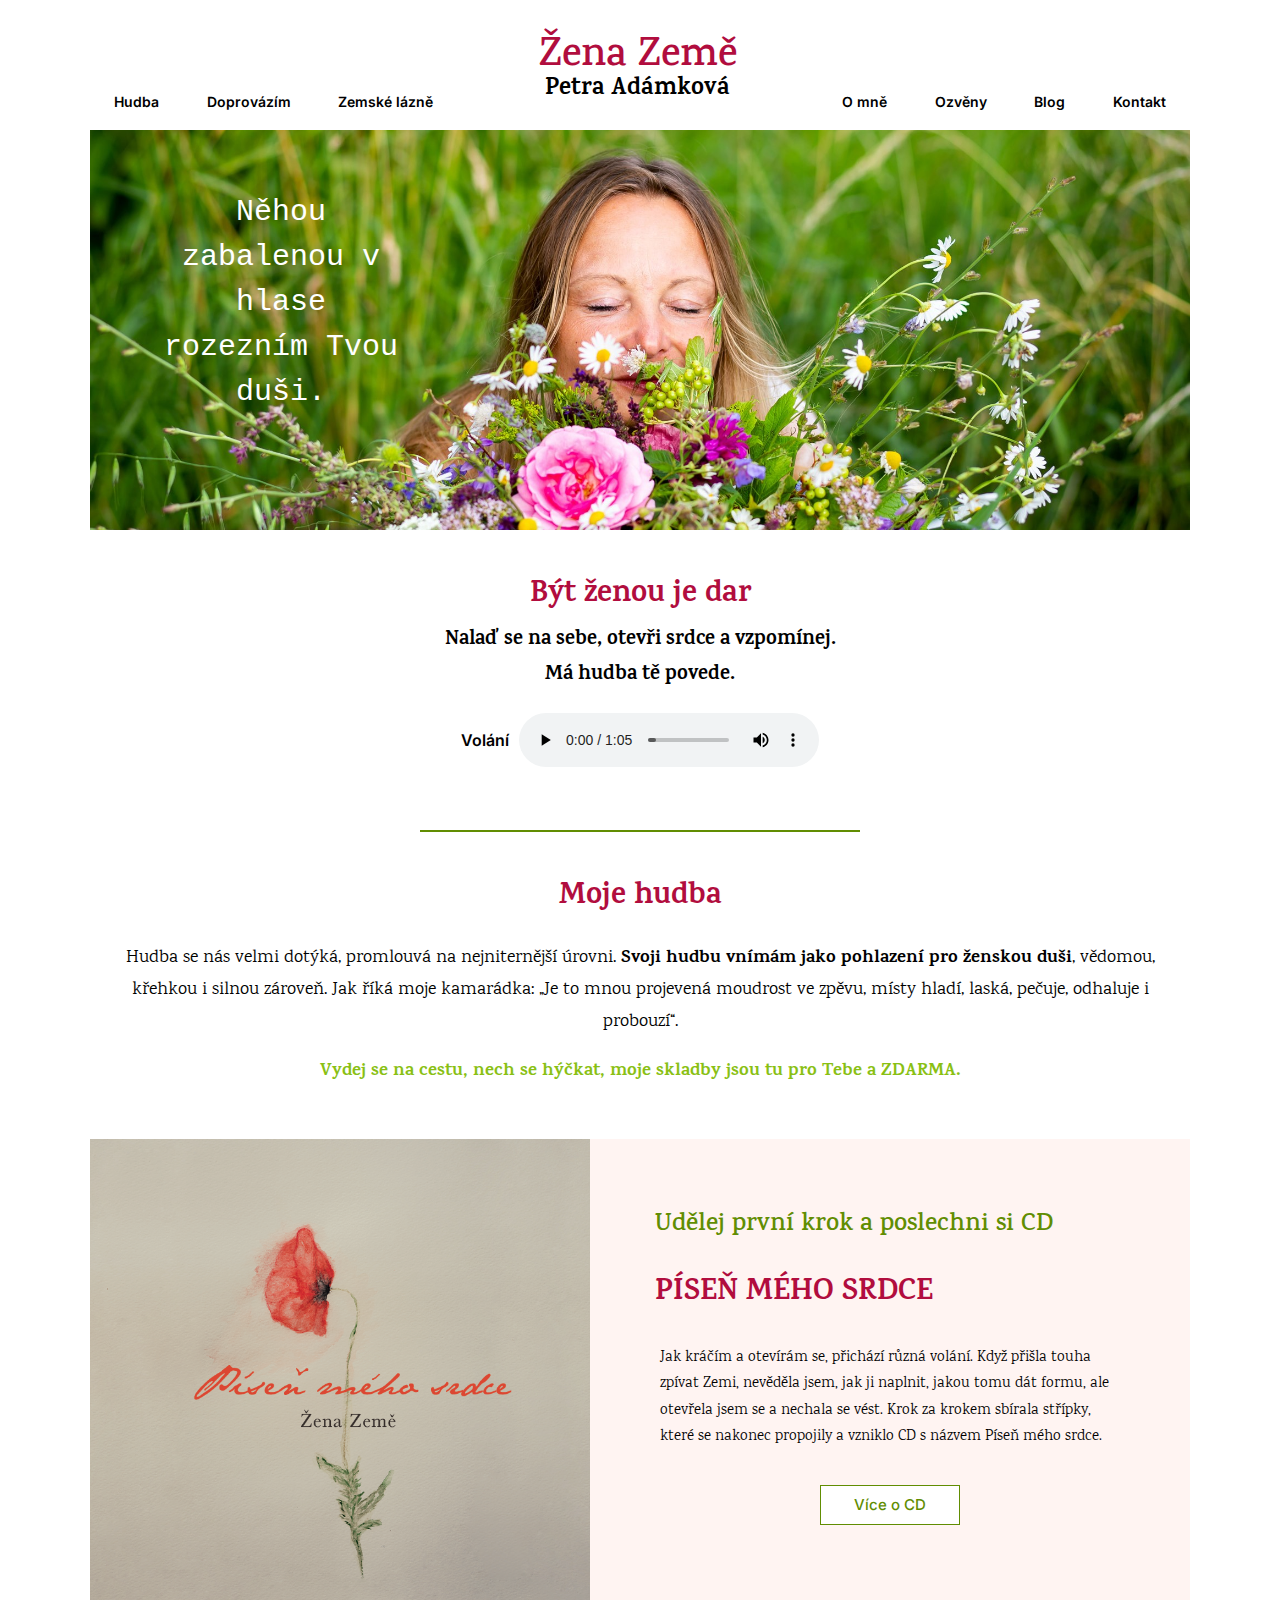
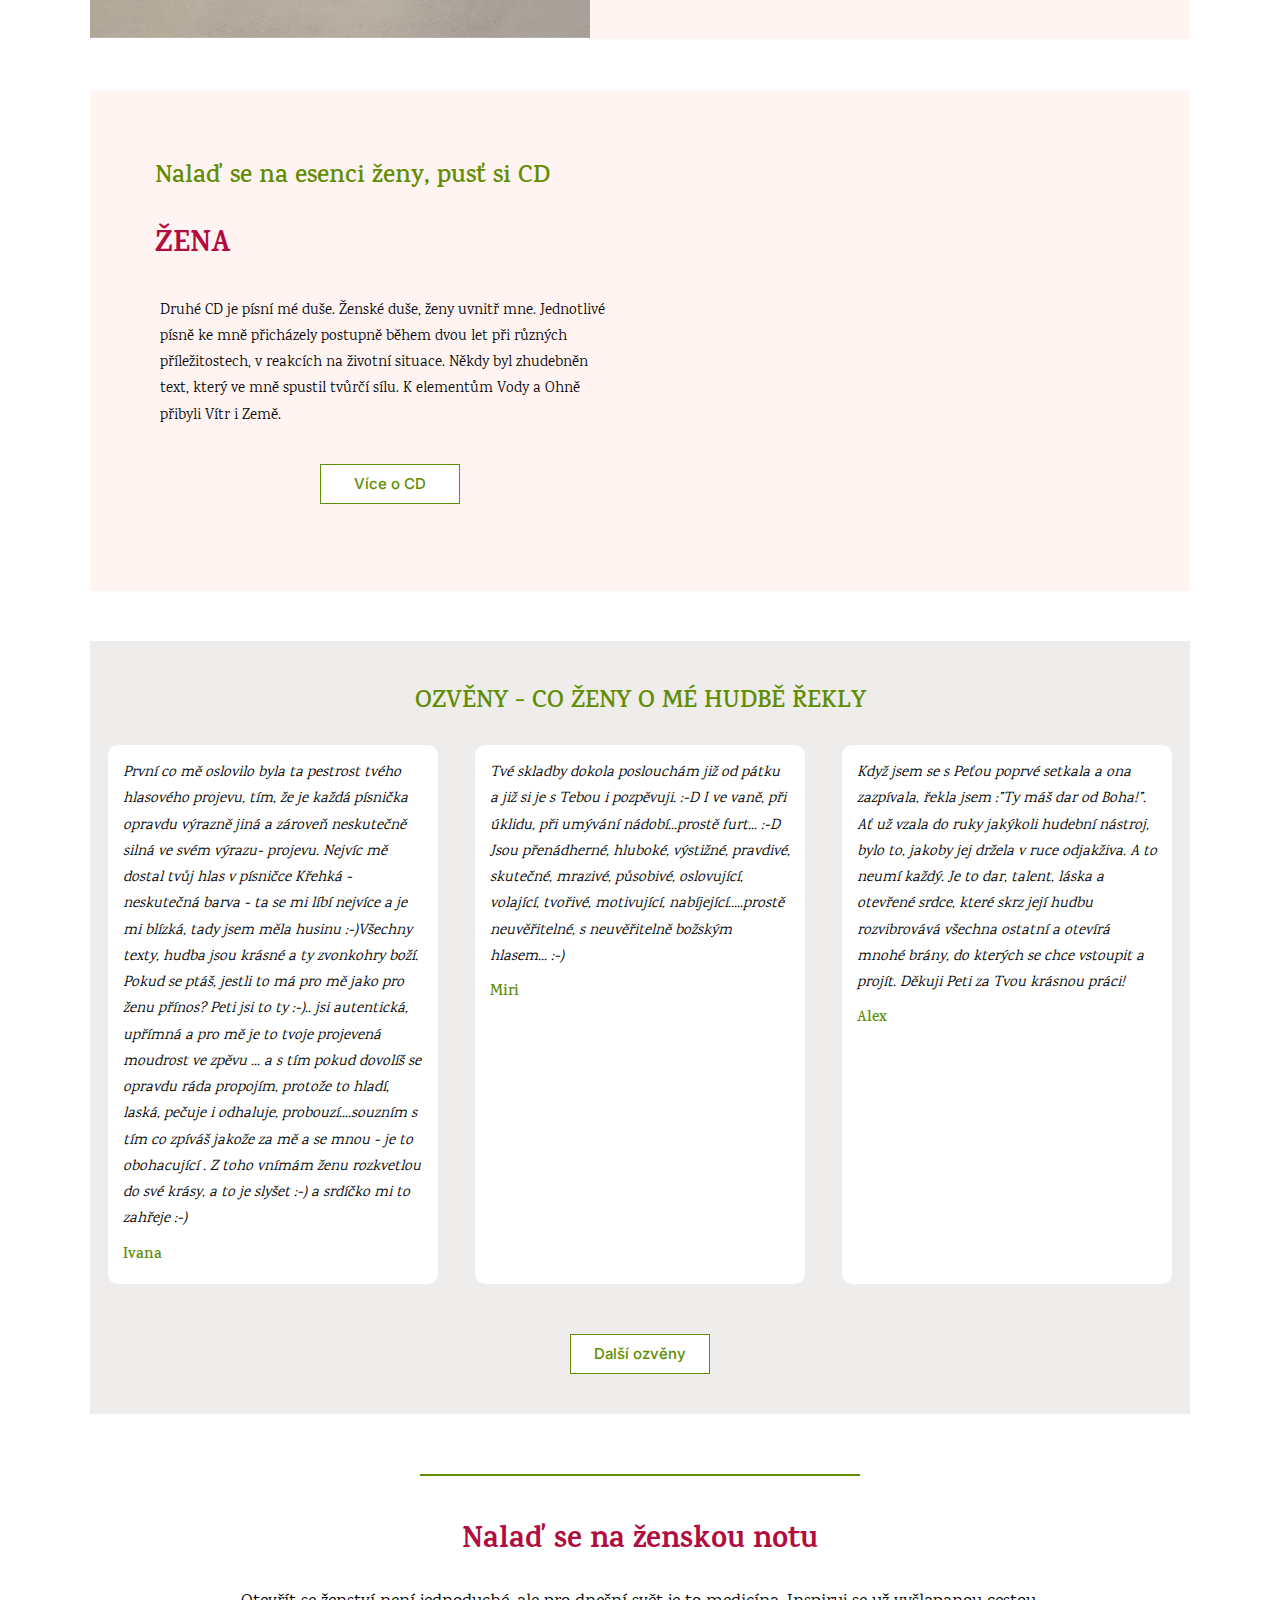
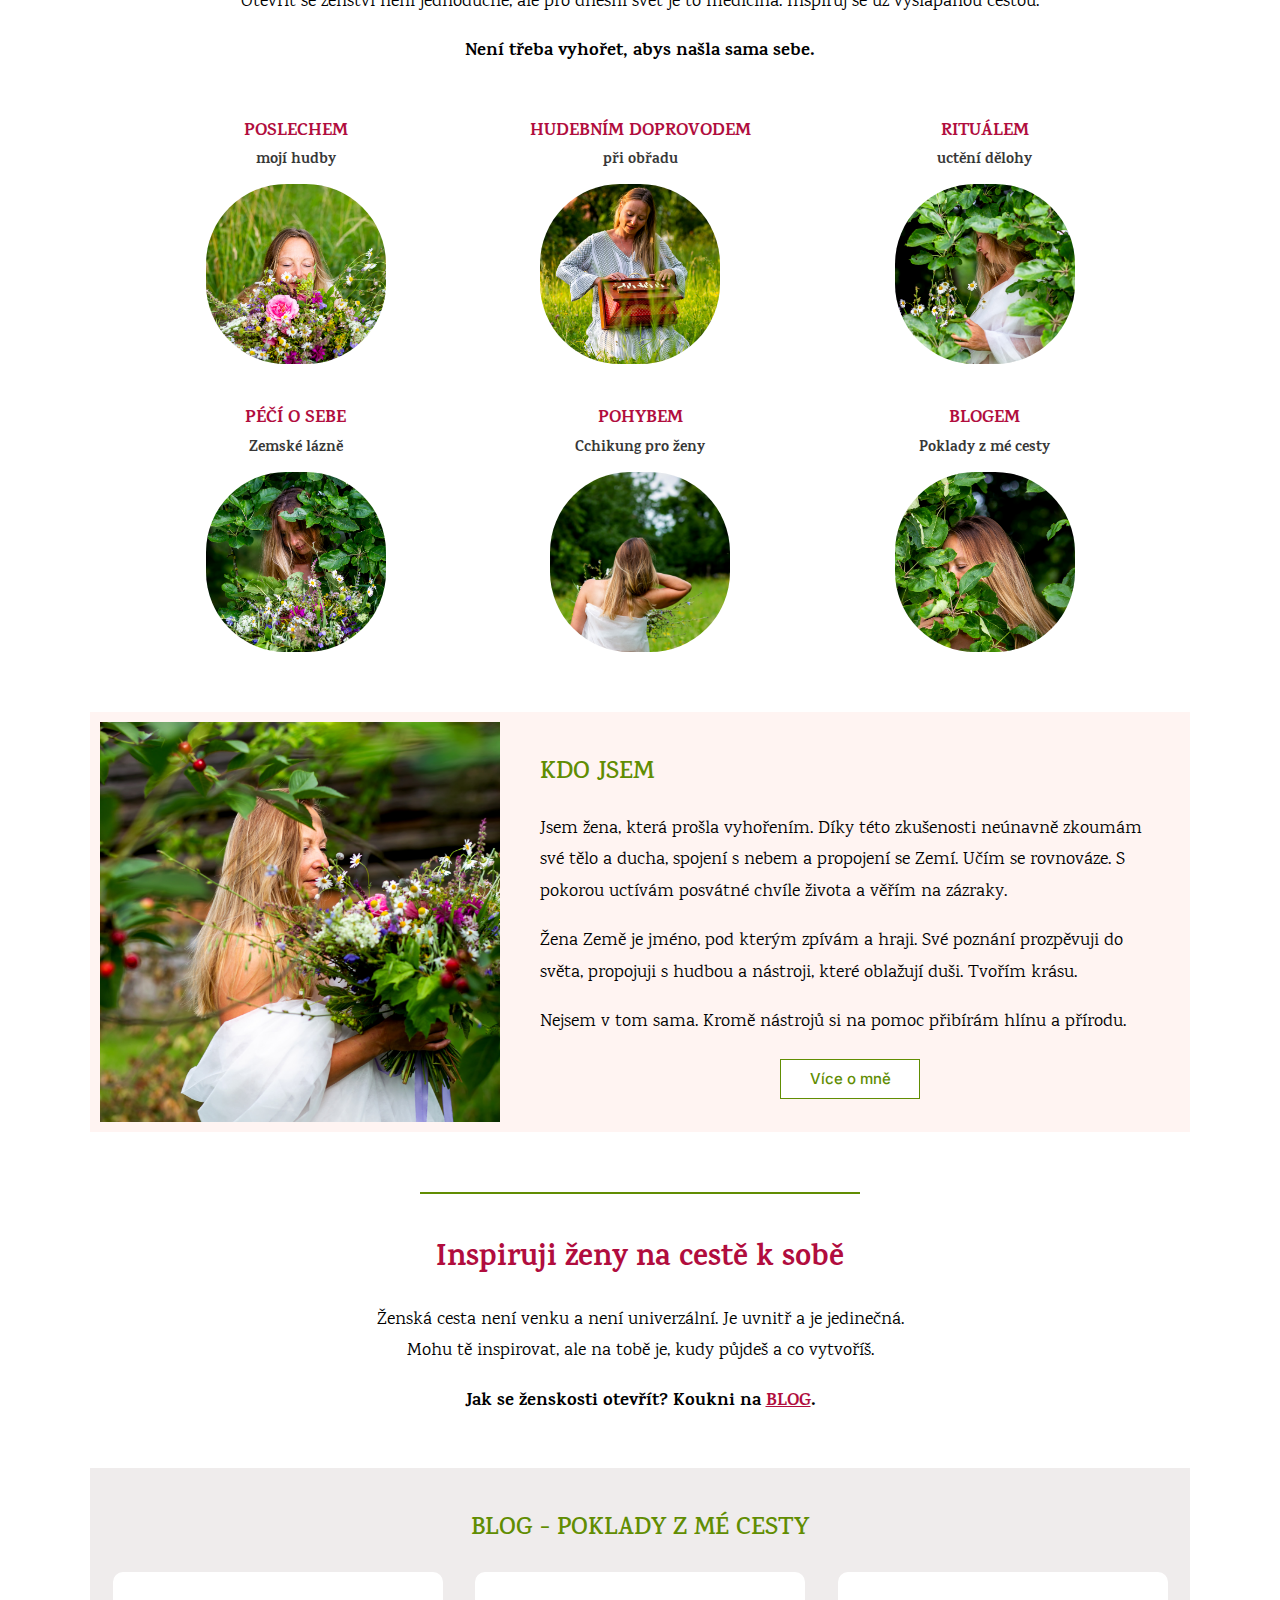
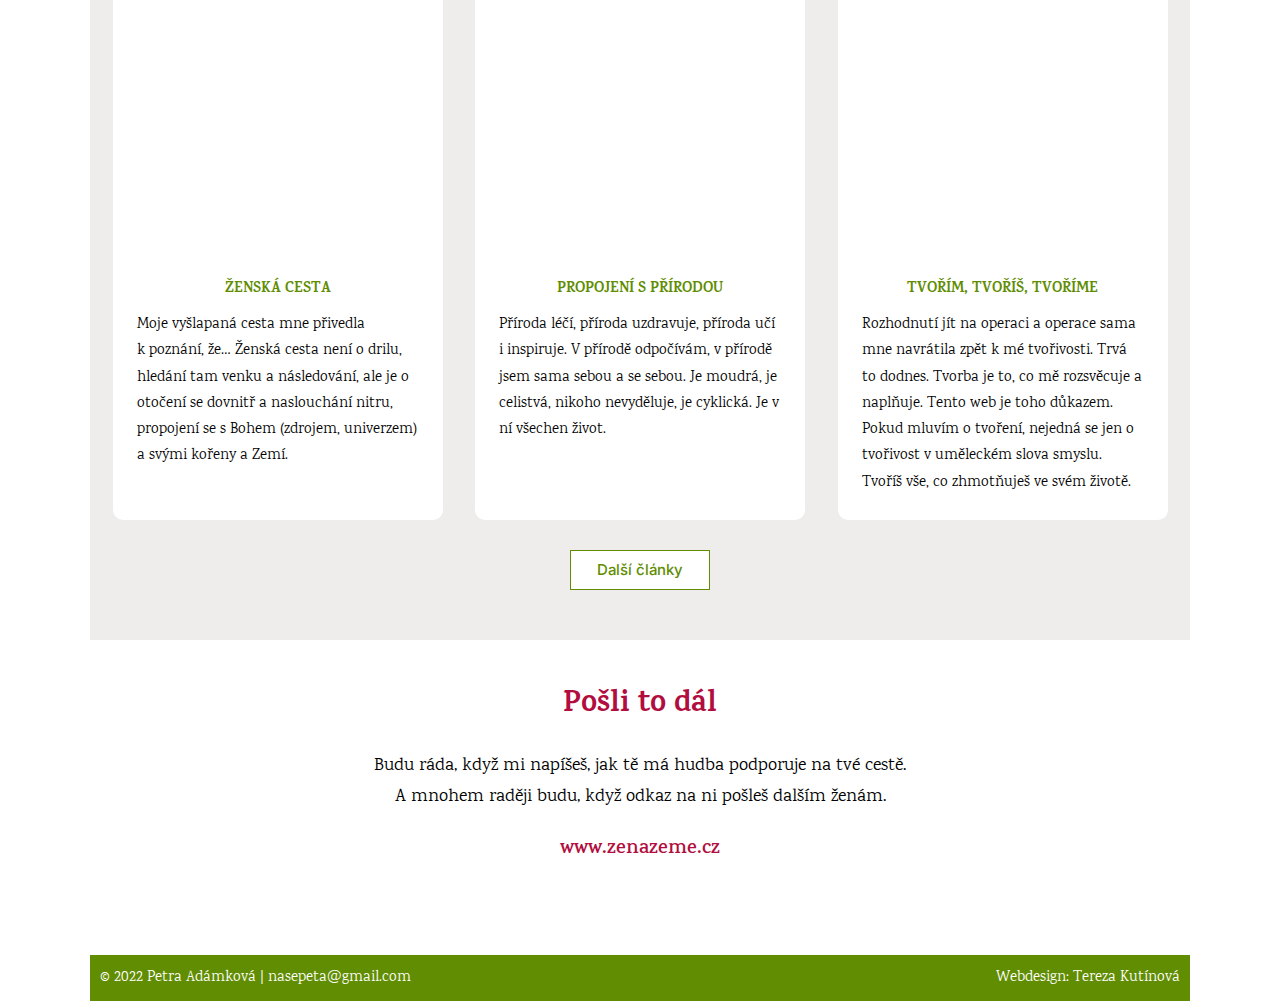
==== commit dc6b80fe: "Add files via upload" ====
--- a/index.html
+++ b/index.html
@@ -77,13 +77,18 @@
 
         <section>
             <div class="cd">
-                <img class="cd_obrazek" src="pic/CD1-predek.png">
+                
+                <div class="cd_obrazek">
+                <div class="obrazek-index cd1">
+                </div>
+                </div>
+
                 <div class="cd_text">
                 <div class="cd_uvod">Udělej první krok a poslechni si CD </div>
                 <div class="cervene_velke">Píseň mého srdce</div>
                 <div class="cd_popis">Jak kráčím a otevírám se, přichází různá volání. Když přišla touha zpívat Zemi, nevěděla jsem, jak ji naplnit, jakou tomu dát formu, ale otevřela jsem se a nechala se vést. Krok za krokem sbírala střípky, které se nakonec propojily a vzniklo  CD s názvem Píseň mého srdce.
                 </div>
-                 <div align="center"><div class="tlacitko">Více o CD</div></div>
+                 <div align="center"><a href="CD-podrobne2.html"><div class="tlacitko">Více o CD</div></a></div>
                 </div>
             </div>
             <br>
@@ -95,10 +100,13 @@
                 <div class="cervene_velke">Žena</div>
                 <div class="cd_popis">Druhé CD je písní mé duše. Ženské duše, ženy uvnitř mne. Jednotlivé písně ke mně přicházely postupně během dvou let při různých příležitostech, v reakcích na životní situace.  Někdy byl zhudebněn text, který ve mně spustil tvůrčí sílu. K elementům Vody a Ohně přibyli Vítr i Země.
                 </div>
-                <div align="center"><div class="tlacitko">Více o CD</div></div>
+                <div align="center"><a href="CD-podrobne3.html"><div class="tlacitko">Více o CD</div></a></div>
                 </div>
                  
-                <img class="cd_obrazek" src="pic/CD2-predek.png">
+                <div class="cd_obrazek">
+                    <div class="obrazek-index cd2">
+                    </div>
+                    </div>
                 
             </div>
             </section>
@@ -247,9 +255,11 @@
                 <div class="reference_karta">
                     <div class="blog-obr-pole">
                     <div class="blog-obrazek obr1"></div></div>
-                    <div class="blog-nazev"> Moje cesta k ženství</div>
+                    <a class="blog-nazev" href="blog.html#zenska-cesta">Ženská cesta</a>
                     <div class="blog-text">
-                        První co mě oslovilo byla ta pestrost tvého hlasového projevu, tím, že je každá písnička opravdu výrazně jiná a zároveň neskutečně silná ve svém výrazu- projevu. Nejvíc mě dostal tvůj hlas v písničce 
+                        Moje vyšlapaná cesta mne přivedla k poznání, že…  
+                        Ženská cesta není o drilu, hledání tam venku a následování, ale je o otočení se
+dovnitř a naslouchání nitru, propojení se s Bohem (zdrojem, univerzem) a svými kořeny a Zemí.
                         </div>   
                     </div>
                 
@@ -257,9 +267,11 @@
                 <div class="reference_karta">
                     <div class="blog-obr-pole">
                     <div class="blog-obrazek obr2"></div></div>
-                    <div class="blog-nazev"> Ženská tvořivost</div>
+                    <a class="blog-nazev" href="blog.html#propojeni-priroda">Propojení s přírodou</a>
                     <div class="blog-text">
-                        První co mě oslovilo byla ta pestrost tvého hlasového projevu, tím, že je každá písnička opravdu výrazně jiná a zároveň neskutečně silná ve svém výrazu- projevu. Nejvíc mě dostal tvůj hlas v písničce                     
+                        Příroda léčí, příroda uzdravuje, příroda učí i inspiruje. 
+V přírodě odpočívám, v přírodě jsem sama sebou a se sebou.
+Je moudrá, je celistvá, nikoho nevyděluje, je cyklická. Je v ní všechen život.                    
 
                     </div>
                 </div>
@@ -267,9 +279,12 @@
                 <div class="reference_karta">
                     <div class="blog-obr-pole">
                     <div class="blog-obrazek obr3"></div></div>
-                    <div class="blog-nazev"> S dělohou či bez dělohy, stále jsi ženou</div>
+                    <a class="blog-nazev" href="blog.html#tvorim">Tvořím, tvoříš, tvoříme</a    >
                     <div class="blog-text">
-                    První co mě oslovilo byla ta pestrost tvého hlasového projevu, tím, že je každá písnička opravdu výrazně jiná a zároveň neskutečně silná ve svém výrazu- projevu. Nejvíc mě dostal...
+                        Rozhodnutí jít na operaci a operace sama mne navrátila zpět k mé tvořivosti. Trvá to dodnes. Tvorba je to, co mě rozsvěcuje a naplňuje. Tento web je toho
+                        důkazem.
+                        Pokud mluvím o tvoření, nejedná se jen o tvořivost v uměleckém slova smyslu.
+                        Tvoříš vše, co zhmotňuješ ve svém životě.
                     
 
                     </div>
--- a/style.css
+++ b/style.css
@@ -25,8 +25,8 @@
 }
 
 a {
-	color: black;
-	text-decoration: none;
+    text-decoration: none;
+    color: black;
 	}
 
 header {
@@ -205,7 +205,7 @@
     font-family:'Courgette',monospace;
     font-style: normal;
     font-weight: 400;
-    font-size: 35px;
+    font-size: 30px;
     line-height: 45px;
     text-align: center;
 
@@ -297,9 +297,20 @@
 }
 
 .cd_obrazek {
-    width: 40%;
+    width: 50%;
     /* margin: 5% 5%; */
     /* border: 3px solid green; */
+}
+
+.obrazek-index
+ {
+    flex-grow:1 1 auto;
+    width: 500px;
+    height: 500px;
+    background-size: cover;
+    background-position: center center;
+    
+    /* border: 3px solid orange; */
 }
 
 .cd_text {
@@ -493,6 +504,15 @@
     background-image: url("pic/10_web.jpg");
 }
 
+/* bez hoveru */
+.cd1 {
+    background-image: url("pic/CD1-predek.png");
+}
+
+.cd2 {
+    background-image: url("pic/CD2-predek.png");
+}
+
 .cd1-predek {
     background-image: url("pic/CD1-predek.png");
 }
@@ -578,13 +598,70 @@
 
 .blog-obrazek {
     width: 180px;
-    height: 180px;
+    height: 250px;
     background-size: cover;
     background-position: center center;
     margin: 20px;
     /* border: 3px solid orange; */
-    background-image: url("pic/20_web.jpg")
-}
+    
+}
+
+.obr1 {
+    background-image: url("pic/zenska_cesta.jpg");
+}
+
+.obr2 {
+    background-image: url("pic/propojeni_priroda.jpg");
+}
+
+.obr3 {
+    background-image: url("pic/tvoreni2.jpg");
+}
+
+.obr4 {
+    background-image: url("pic/neni_treba_vyhoret.jpg");
+}
+
+.obr5 {
+    background-image: url("pic/poselstvi_zeny.jpg");
+}
+
+.obr6 {
+    background-image: url("pic/ladit_zenstvi.jpg");
+}
+
+.obr7 {
+    background-image: url("pic/zeny-z-hliny.jpg");
+}
+
+.obr8 {
+    background-image: url("pic/krasa_zenske_tvorby.jpg");
+}
+
+.obr9 {
+    background-image: url("pic/zeny_z_hliny.jpg");
+}
+
+.obr10 {
+    background-image: url("pic/s_delohou_ci_bez.jpg");
+}
+
+.obr11 {
+    background-image: url("pic/operace-delohy.jpg");
+}
+
+.obr12 {
+    background-image: url("pic/co-mi-pred-pomohlo.jpg");
+}
+
+.obr13 {
+    background-image: url("pic/co-mi-po-pomohlo.jpg");
+}
+
+
+
+
+
 
 .blog-tlacitko {
     padding-bottom: 30px;
@@ -594,6 +671,11 @@
 
 .blog-obrazek{
             /* border: 3px solid orange; */
+
+}
+
+.blog-vice {
+    color:#89C013;
 
 }
 
@@ -607,7 +689,13 @@
 
 .blog {
     display:flex;
+    flex-basis: 30%;
+    flex-wrap: wrap;
     justify-content: space-evenly;
+}
+
+.blog-text {
+    margin:3%;
 }
 
 .posledni {
@@ -678,15 +766,6 @@
     /* border: 3px solid yellowgreen; */
 
 }
-
-.cd_obrazek {
-    width: 50%;
-    align-content: 'center';
-    /* border: 3px solid yellowgreen; */
-
-}
-
-
 
 .nadpis-cerveny {
     color:#B10D3E;
@@ -955,7 +1034,7 @@
 .cviceni-jak {
     flex: 1 1 50%;
     margin-right:2%;
-    padding: 2%;
+    padding: 1%;
     border: 3px solid #618D02;
     border-radius: 5px;
 
@@ -1121,14 +1200,14 @@
 }
 
 .cviceni-popis {
-    font-size: 18px;
+    font-size: 16px;
     margin: 20px 20px;
     text-align: center;
 }
 
 .cviceni-banner {
-    padding: 10px 30px 30px 30px;
-    margin:20px;
+    padding: 0px 30px 30px 30px;
+    margin:10px;
 }
 
 .cara {
@@ -1354,7 +1433,7 @@
 .grid {
     display:grid;
     column-gap: 10px;
-    grid-template-columns: 30px 1fr 1.5fr 2fr;
+    grid-template-columns: 30px 0.85fr 1.5fr 2.15fr;
     grid-template-rows: repeat(16, auto);
     align-items:center;
 
@@ -1364,7 +1443,19 @@
 .grid-prvni {
     display:grid;
     column-gap: 10px;
-    grid-template-columns: 30px 1fr 1.5fr 2fr;
+    row-gap: 20px;
+    align-items:start;
+    justify-content: start;
+    grid-template-columns: 0.7fr 1.5fr 2fr 1fr;
+}
+
+.grid-druhy {
+    display:grid;
+    column-gap: 10px;
+    row-gap: 20px;
+    align-items:start;
+    justify-content: start;
+    grid-template-columns: 0.8fr 1.5fr 1fr;
 }
 
 .poradi {
@@ -1373,10 +1464,10 @@
 
 }
 
-.poradi:hover {
+/* .poradi:hover {
     font-size: 30px;
     background-image: "pic/play-green.png" ;
-}
+} */
 
 .ikony-prehravac {
     width:20px;
@@ -1405,11 +1496,14 @@
 .nazev-pisne {
     font-size: large;
     font-weight: bold;
+    margin-top:15px;
 }
 
 .popisek-pisne {
     justify-self: end;
-}
+    font-size:12px;
+}
+
 
 label {
     display: block;
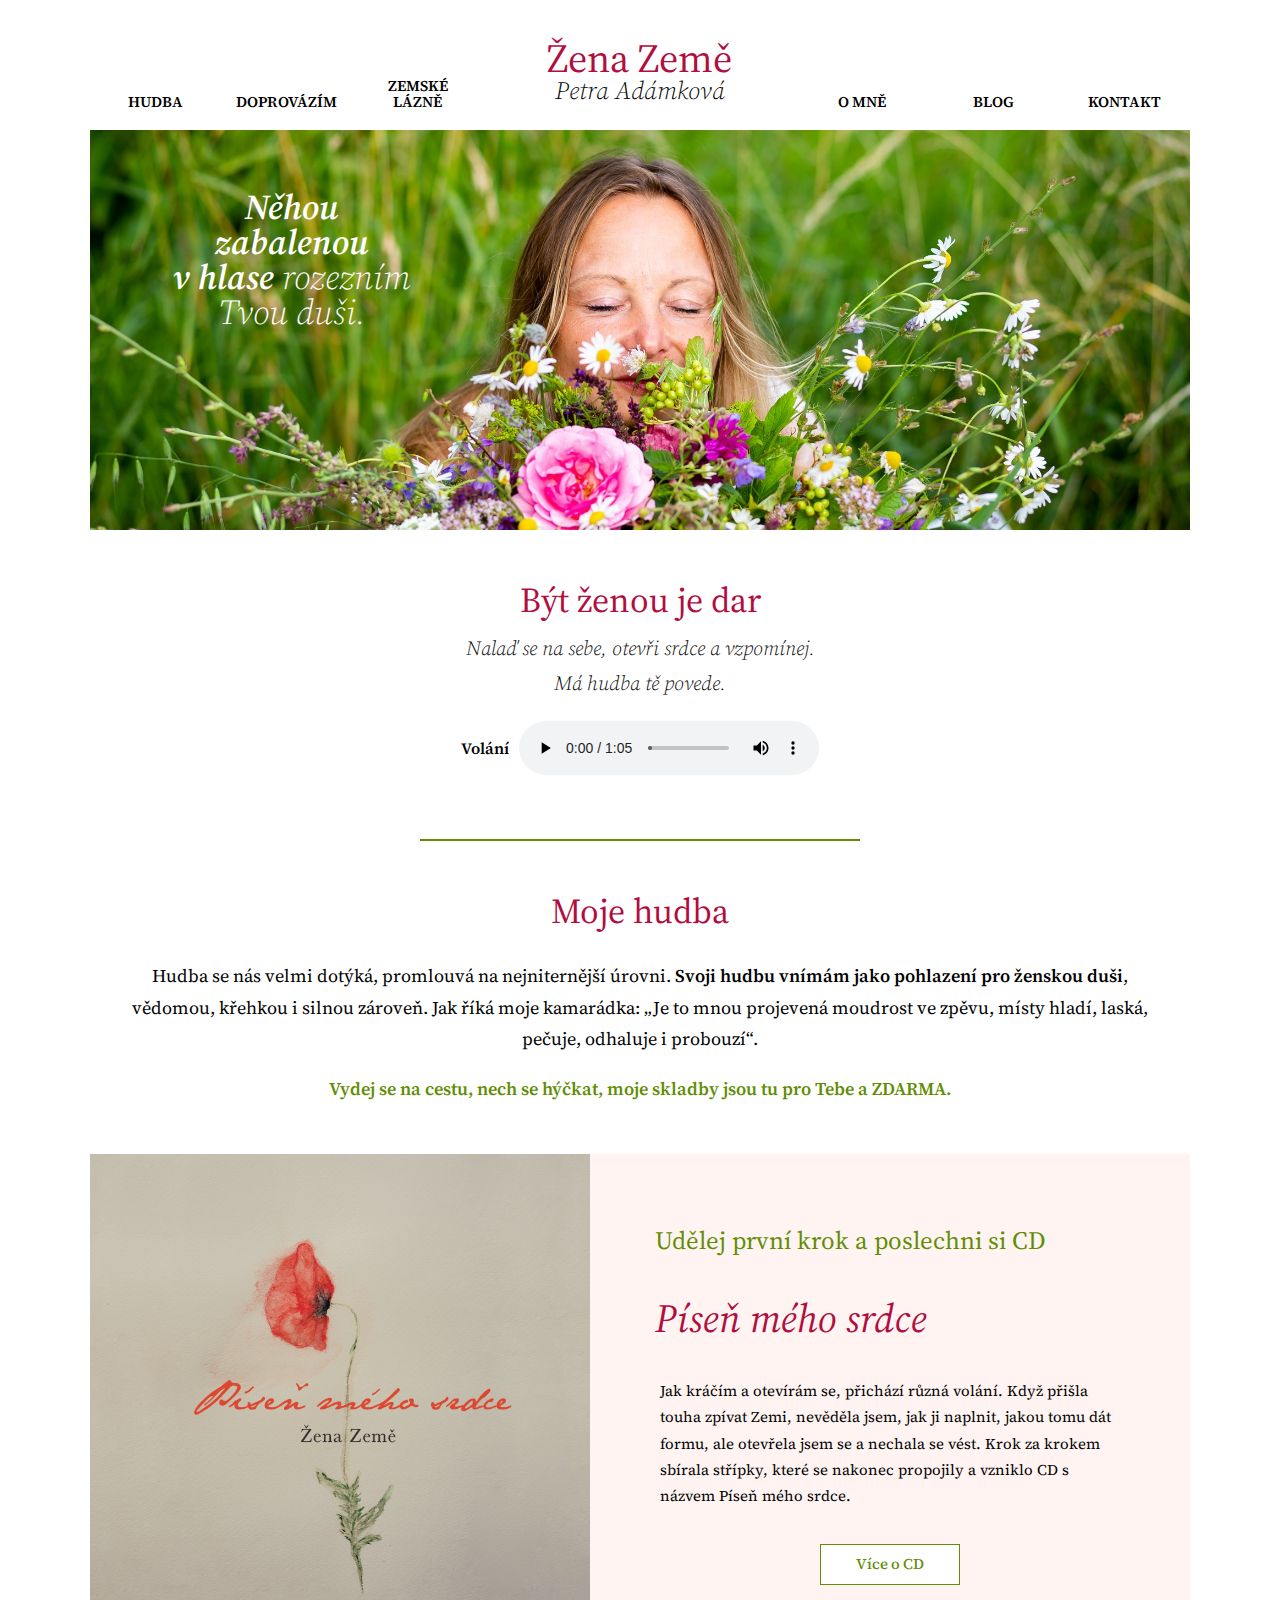
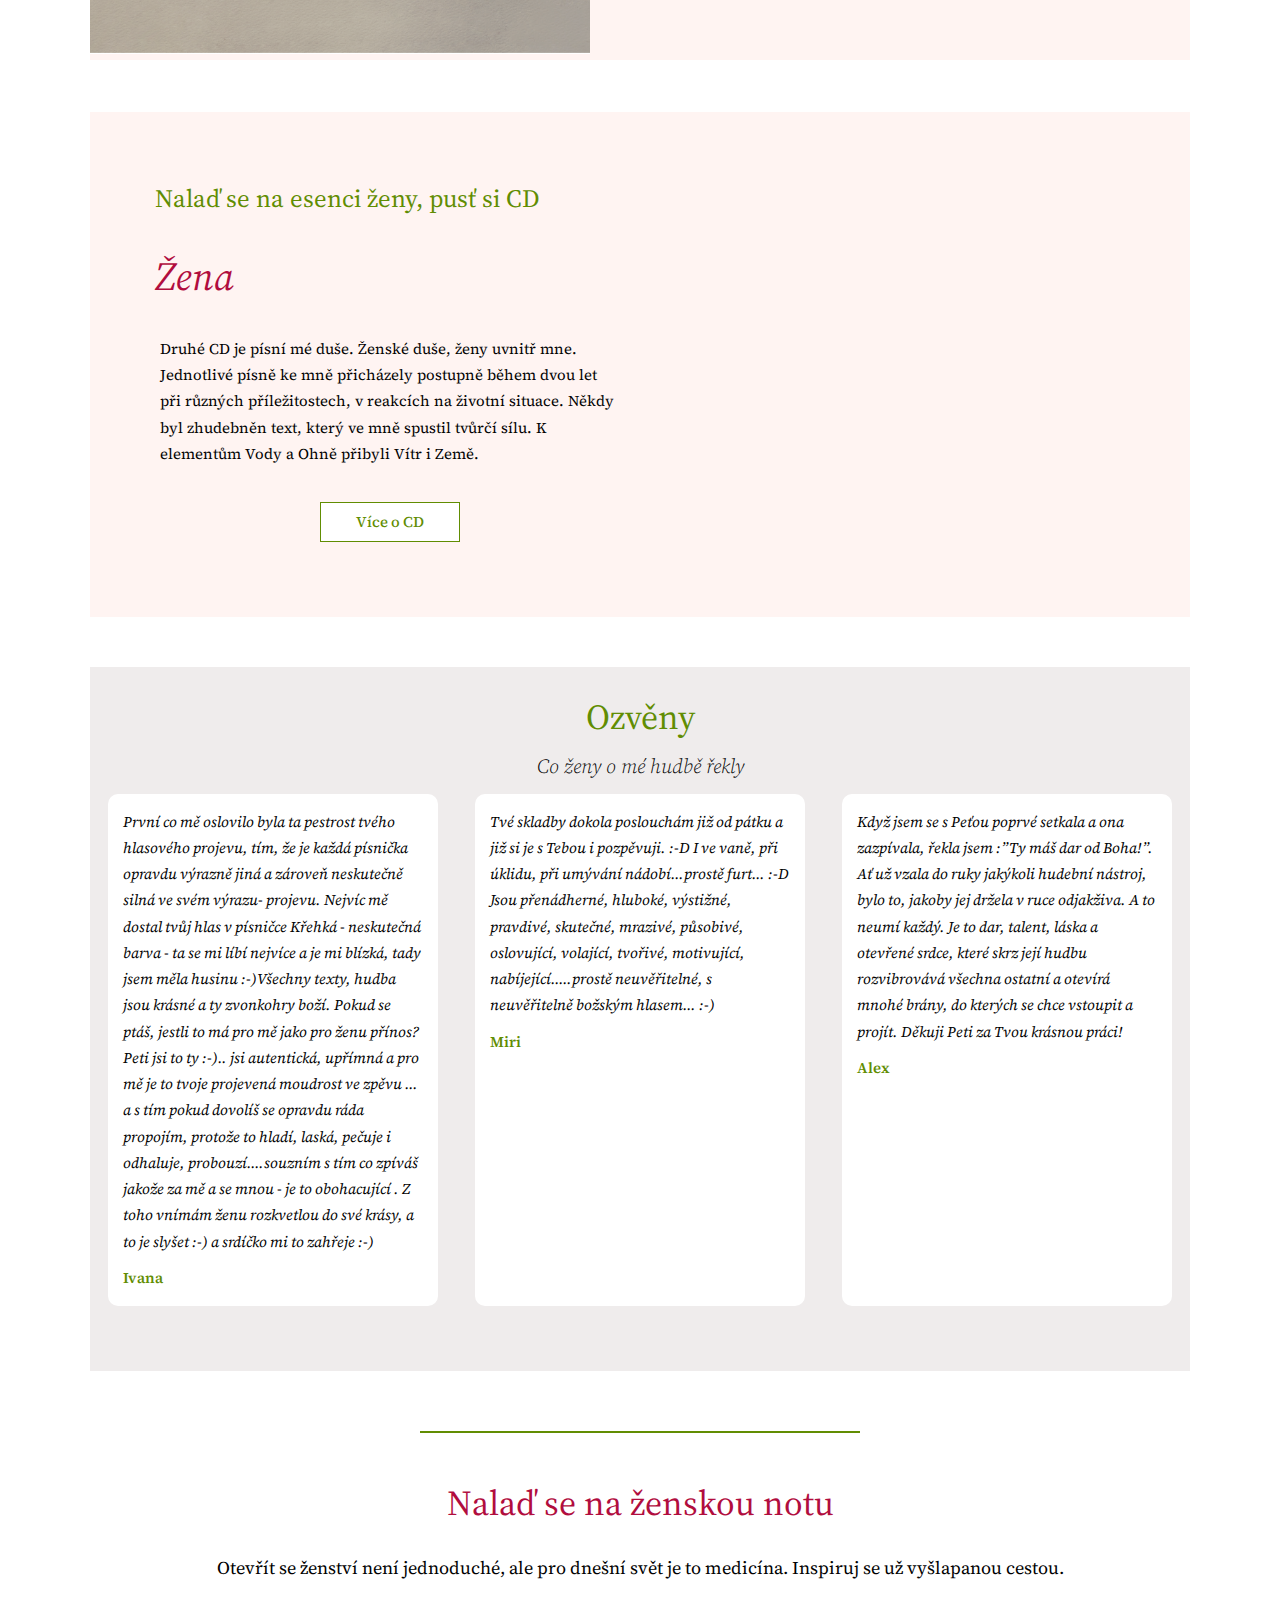
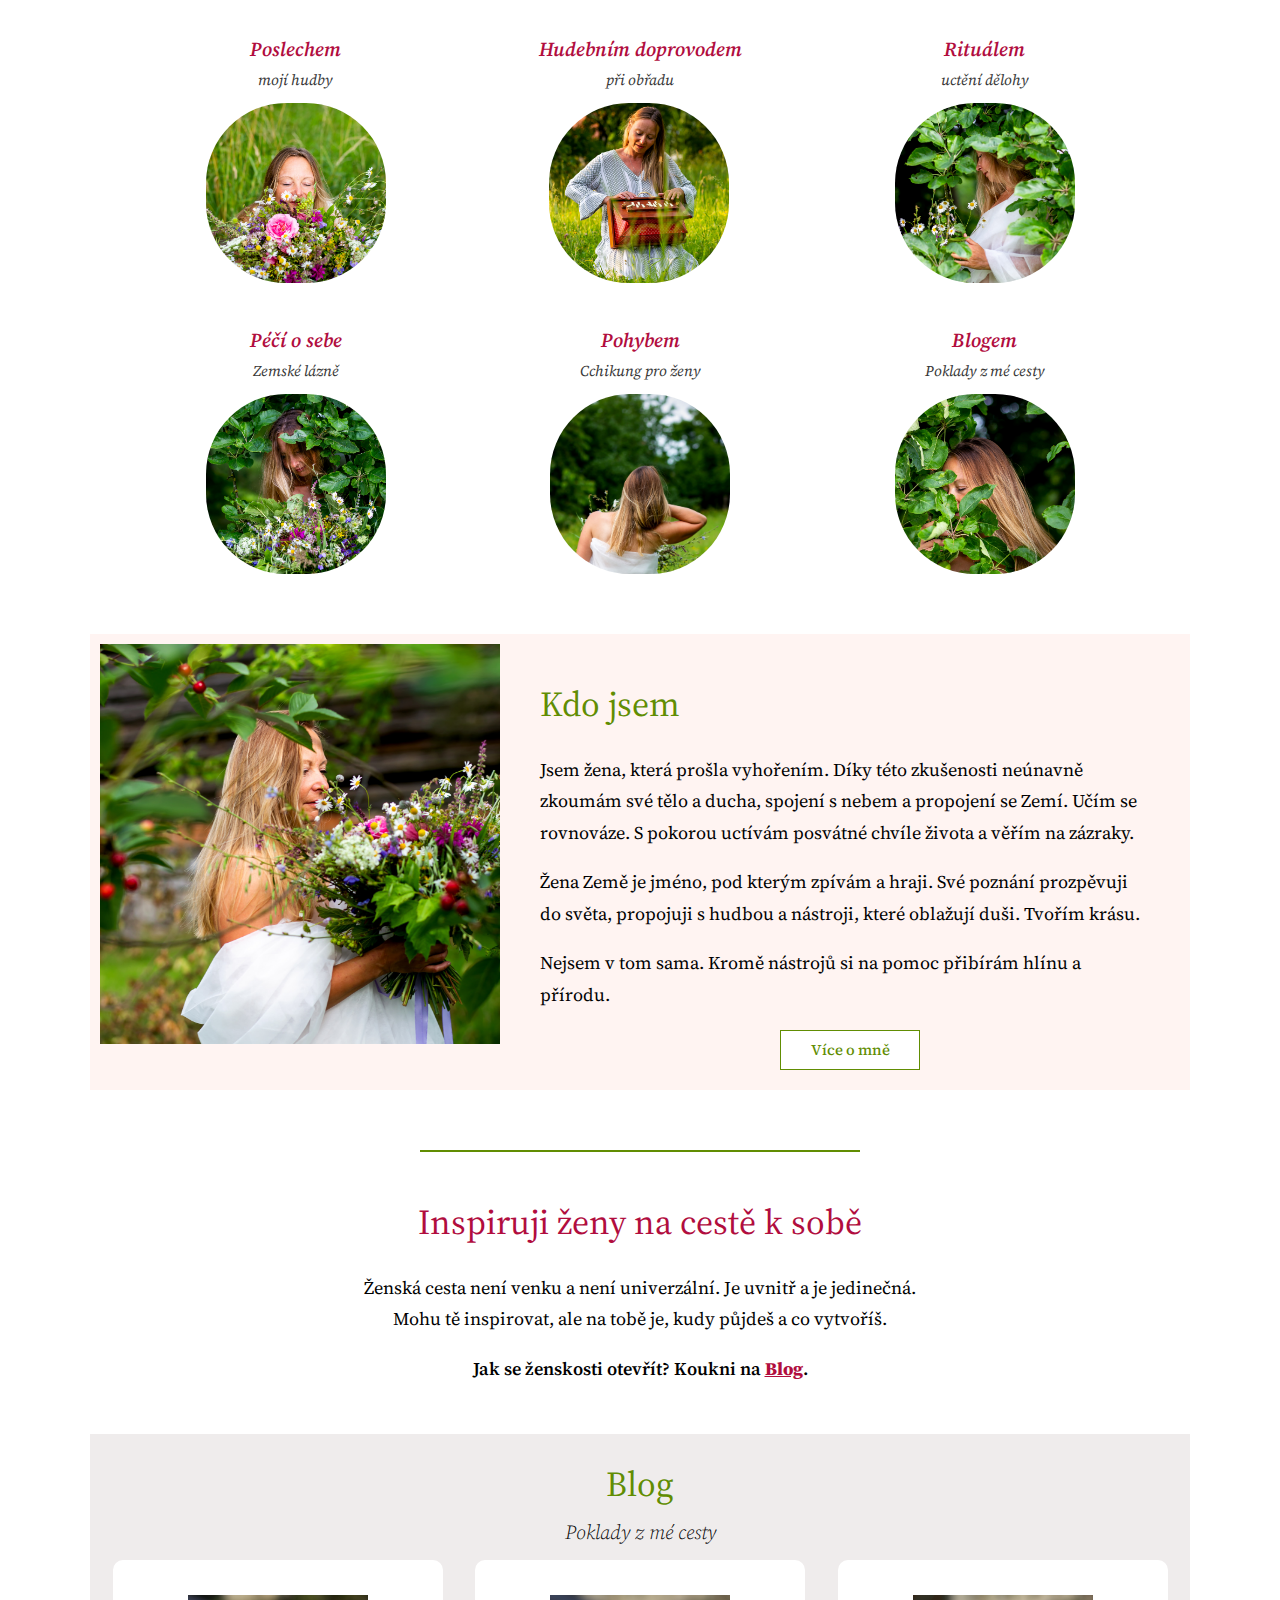
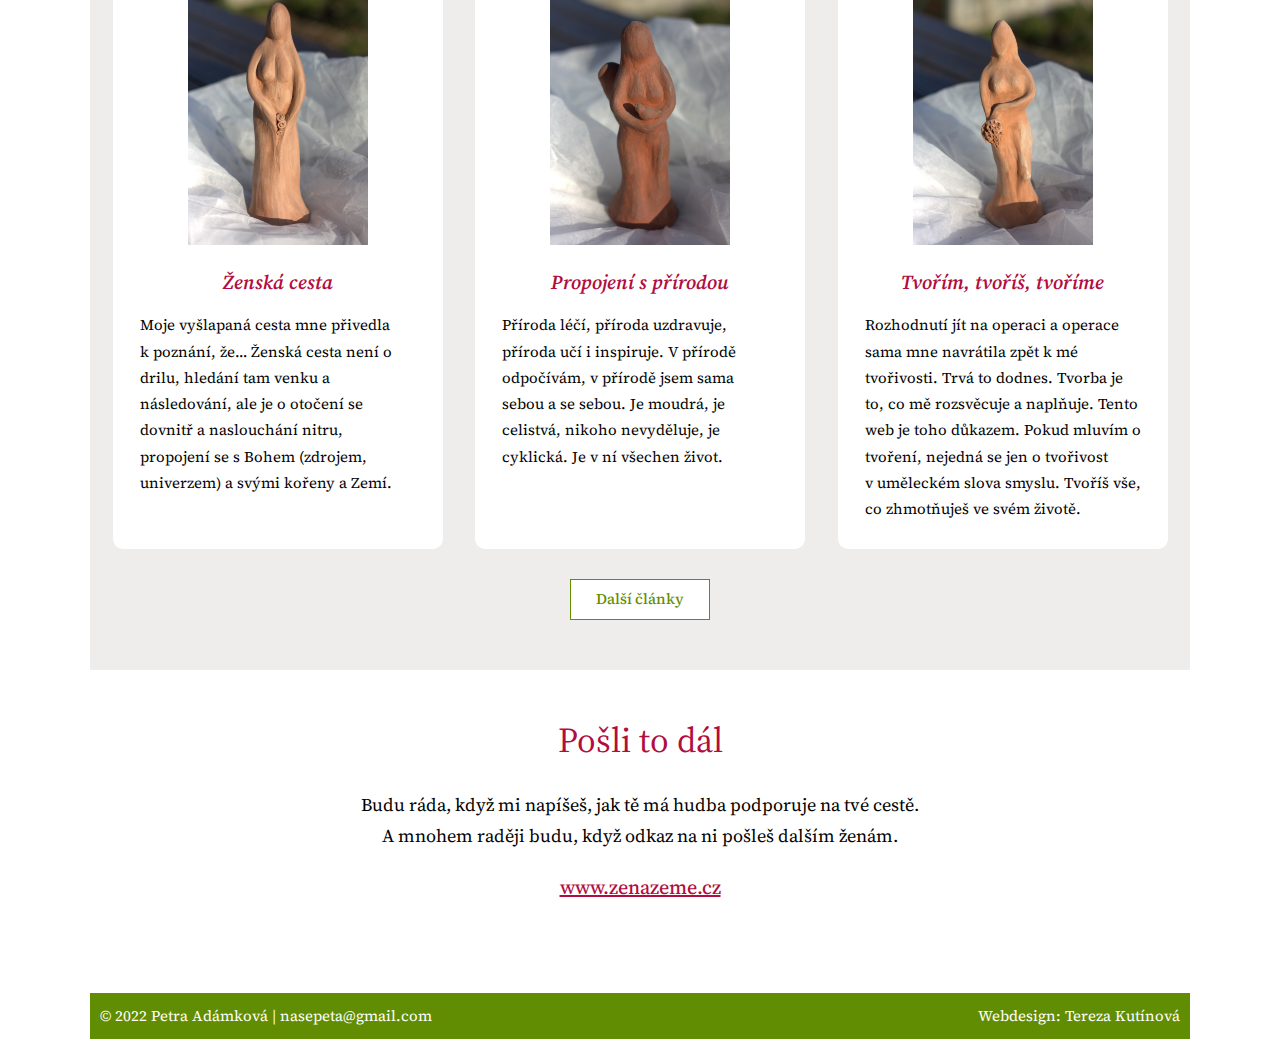
==== commit a8eed8ed: "Add files via upload" ====
--- a/index.html
+++ b/index.html
@@ -8,9 +8,15 @@
     <link rel="stylesheet" type="text/css" href="style.css">
     <link rel="preconnect" href="https://fonts.googleapis.com">
     <link rel="preconnect" href="https://fonts.gstatic.com" crossorigin>
+    <link rel="preconnect" href="https://fonts.googleapis.com">
+<link rel="preconnect" href="https://fonts.gstatic.com" crossorigin>
+<link href="https://fonts.googleapis.com/css2?family=Crimson+Pro:ital,wght@0,200;0,300;0,400;0,500;0,600;0,700;1,200;1,300;1,400;1,500;1,600;1,700&display=swap" rel="stylesheet">
     <link href="https://fonts.googleapis.com/css2?family=Karma:wght@400;600&display=swap" rel="stylesheet">
     <link href="https://fonts.googleapis.com/css2?family=Inter:wght@600&family=Montserrat:wght@600&family=Source+Sans+Pro&display=swap" rel="stylesheet"> 
     <link rel="stylesheet" href="https://fonts.googleapis.com/css2?family=Material+Symbols+Outlined:opsz,wght,FILL,GRAD@20..48,100..700,0..1,-50..200" />
+    <link rel="preconnect" href="https://fonts.googleapis.com">
+<link rel="preconnect" href="https://fonts.gstatic.com" crossorigin>
+<link href="https://fonts.googleapis.com/css2?family=Crimson+Pro:ital,wght@0,200;0,300;0,400;0,500;0,600;0,700;1,200;1,300;1,400;1,500;1,600;1,700&family=Source+Serif+Pro:ital,wght@0,200;0,300;0,400;0,600;0,700;1,200;1,300;1,400;1,600;1,700&display=swap" rel="stylesheet">
 
 </head>
 <body>
@@ -32,7 +38,6 @@
                 </a>
                 
                 <a class="menu-polozka" href="omne.html">O mně</a>
-                <a class="menu-polozka" href="ozveny.html">Ozvěny</a>
                 <a class="menu-polozka" href="blog.html">Blog</a>
                 <a class="menu-polozka" href="kontakty.html">Kontakt</a>
 	    </div>
@@ -42,7 +47,7 @@
            <!--<img class="titulni_obrazek" src="pic/titulni.jpg">-->
 
         
-           <div class="motto">Něhou zabalenou v hlase rozezním Tvou duši.</div>
+           <div class="motto"><b>Něhou <br>zabalenou v&nbsp;hlase </b>rozezním Tvou duši.</div>
        </div>
 
 	</header>
@@ -112,8 +117,9 @@
             </section>
 
 
-            <section class="sede">
-                <div class="zeleny_nadpis">Ozvěny - co ženy o mé hudbě řekly </div>
+            <section class="sede reference_ramecek">
+                <h2 class="zeleny_nadpis">Ozvěny</h2> 
+                <div class="podtitul stred">Co ženy o mé hudbě řekly </div>
                 <div class="reference">
                         <div class="reference_karta">
                         <div class="reference_text">
@@ -143,9 +149,7 @@
             <div class="reference_jmeno"> Alex</div>
         </div>
             </div>
-            <div align="center" class="reference_tlacitko"><div class="tlacitko">Další ozvěny</div></div>
-
-            </section>
+           </section>
             <br><br>
         <hr width=40% color="#618D02" align=“center“ noshade>
 
@@ -153,8 +157,7 @@
                 <h2>Nalaď se na ženskou notu</h2>
                 <div class="popis-vetsi"><p>Otevřít se ženství není jednoduché, ale pro dnešní svět je to medicína.
                     Inspiruj se už vyšlapanou cestou.</p>
-                <p>
-                    <b>Není třeba vyhořet, abys našla sama sebe.</b></p>
+                
                 </div>
                     <div class="nabidka">
                         <div class="nabidka-okno">
@@ -223,7 +226,7 @@
                     <div class="omne-pulka"> <div class="omne-obrazek"></div></div>
                     <div class="omne-druha"> 
                     <div class="omne-text">
-                        <div class="zeleny_nadpis doleva">Kdo jsem </div>
+                        <h2 class="zeleny_nadpis doleva">Kdo jsem </h2>
                         <p>Jsem žena, která prošla vyhořením. Díky této zkušenosti neúnavně zkoumám své tělo a ducha, spojení s nebem a propojení se Zemí. Učím se rovnováze. S pokorou uctívám posvátné chvíle života a věřím na zázraky.</p>
 
                          <p> Žena Země je jméno, pod kterým zpívám a hraji. Své poznání prozpěvuji do světa, propojuji s hudbou a nástroji, které oblažují duši. Tvořím krásu.</p>
@@ -245,17 +248,18 @@
                 <div class="popis-vetsi"><p>Ženská cesta není venku a není univerzální. Je uvnitř a je jedinečná.<br>
                     Mohu tě inspirovat, ale na tobě je, kudy půjdeš a co vytvoříš.</p>
                 <p>
-                    <b>Jak se ženskosti otevřít? Koukni na <a class="cervene-podtrzene" href="blog.html">BLOG</a>.</b></p>
+                    <b>Jak se ženskosti otevřít? Koukni na <a class="cervene-podtrzene" href="blog.html">Blog</a>.</b></p>
                 </div>
             </section>
 
             <section class="sede">
-                <div class="zeleny_nadpis">BLOG - Poklady z mé cesty </div>
+                <h2 class="zeleny_nadpis">Blog </h2> 
+                <div class="podtitul stred">Poklady z mé cesty </div>
                 <div class="blog" >
                 <div class="reference_karta">
                     <div class="blog-obr-pole">
                     <div class="blog-obrazek obr1"></div></div>
-                    <a class="blog-nazev" href="blog.html#zenska-cesta">Ženská cesta</a>
+                    <a class="blog-nazev" href="blog-clanky.html#2">Ženská cesta</a>
                     <div class="blog-text">
                         Moje vyšlapaná cesta mne přivedla k poznání, že…  
                         Ženská cesta není o drilu, hledání tam venku a následování, ale je o otočení se
@@ -267,7 +271,7 @@
                 <div class="reference_karta">
                     <div class="blog-obr-pole">
                     <div class="blog-obrazek obr2"></div></div>
-                    <a class="blog-nazev" href="blog.html#propojeni-priroda">Propojení s přírodou</a>
+                    <a class="blog-nazev" href="blog-clanky.html#5">Propojení s přírodou</a>
                     <div class="blog-text">
                         Příroda léčí, příroda uzdravuje, příroda učí i inspiruje. 
 V přírodě odpočívám, v přírodě jsem sama sebou a se sebou.
@@ -279,7 +283,7 @@
                 <div class="reference_karta">
                     <div class="blog-obr-pole">
                     <div class="blog-obrazek obr3"></div></div>
-                    <a class="blog-nazev" href="blog.html#tvorim">Tvořím, tvoříš, tvoříme</a    >
+                    <a class="blog-nazev" href="blog-clanky.html#6">Tvořím, tvoříš, tvoříme</a    >
                     <div class="blog-text">
                         Rozhodnutí jít na operaci a operace sama mne navrátila zpět k mé tvořivosti. Trvá to dodnes. Tvorba je to, co mě rozsvěcuje a naplňuje. Tento web je toho
                         důkazem.
@@ -292,7 +296,9 @@
             
             </div>
             
-            <div align="center" class="blog-tlacitko"><div class="tlacitko">Další články</div></div>
+            <div align="center" class="blog-tlacitko">
+                <a href="blog.html"><div class="tlacitko">Další články</div></a>
+            </div>
             </section>
 
             <section class="nastred posledni">
--- a/style.css
+++ b/style.css
@@ -12,7 +12,7 @@
   }
 
 body {
-    font-family: 'Karma', serif;
+    font-family: 'Source Serif Pro', serif;
 	font-size: 15px;
 	line-height: 1.75;
 	margin:0 0;
@@ -47,13 +47,13 @@
 
 .menu-polozka {
     flex-grow:1;
-    font-family: 'Inter';
     font-style: normal;
     font-weight: 600;
-    font-size: 14px;
     line-height: 16px;
     text-align: center;
     padding: 20px 10px;
+    width:115px;
+    text-transform: uppercase;
     /* border: 3px solid red; */
 
     color: #000000;
@@ -103,8 +103,7 @@
 
 /* Texty */
 .zenazeme {
-    font-family: 'Karma';
-    font-weight: 600;
+    font-weight: 400;
     font-size: 40px;
     text-align: center;
     height: 50px;
@@ -114,28 +113,48 @@
     /* border: 3px solid violet; */
 }
 
+b {
+    font-weight:600;
+}
+
 h2 {
-    font-family: 'Karma';
     font-style: Bold;
-    font-weight: 700;
-    font-size: 30px;
+    font-weight: 400;
+    font-size: 35px;
     color: #B10D3E;
     /* border: 3px solid orange; */
     margin:0;
     padding:0;
 }
 
+h3 {
+    font-style: Bold;
+    font-weight: 400;
+    font-size: 25px;
+    margin:10 0 10 0;
+    padding:0;
+}
+
+h4 {
+    color:#B10D3E;
+    font-size:20px;
+    font-weight: 600;
+    font-style: italic;
+    margin-bottom:0;
+}
+
 .navigace {
     color: #618D02;
-    font-weight: bold;
+    font-weight: 400;
     text-decoration: underline;
 }
 
 .petra {
-    font-family: 'Karma';
     font-style: Bold;
-    font-weight: 700;
-    font-size: 24px;
+    font-style: italic;
+
+    font-weight: 300;
+    font-size: 25px;
     line-height: 35px;
     text-align: center;
     margin:0;
@@ -145,13 +164,14 @@
 
 .podtitul {
     font-size: 20px;
-    font-weight: 800;
+    font-style:italic;
+    font-weight: 300;
     padding:0;
     margin:0;
 }
 
 .zelene {
-    color: #89C013;
+    color: #618D02;
 
 }
 
@@ -199,14 +219,13 @@
     position: absolute;
     width: 250px;
     height: 198px;
-    left: 6%;
+    left: 7%;
     top: 15%;
 
-    font-family:'Courgette',monospace;
-    font-style: normal;
-    font-weight: 400;
-    font-size: 30px;
-    line-height: 45px;
+    font-style: italic;
+    font-weight: 300;
+    font-size: 35px;
+    line-height: 35px;
     text-align: center;
 
     color: #FFFFFF;
@@ -222,7 +241,6 @@
 .pisnicka {
     width:100%;
     display: flex;
-    font-family: 'Inter', sans-serif;
     font-style: normal;
     font-weight: 600;
     font-size: 16px;
@@ -244,7 +262,6 @@
 
 .pisnicka_nazev {
     padding:1% 1% 1% 0;
-    font-family: 'Inter', sans-serif;
     font-style: normal;
     font-weight: 600;
     font-size: 16px;
@@ -279,11 +296,11 @@
 .zeleny_nadpis {
     width:100%;
     color:#618D02;
-    font-size: 25px;
-    font-weight: 600;
-    padding: 40px 20px 10px 20px;
+    /* font-size: 25px; */
+    /* font-weight: 600; */
+    padding: 20px 0px 0px 0px;
     text-align: center;
-    text-transform: uppercase;
+    
 
     /* border: 3px solid green; */
 
@@ -326,16 +343,16 @@
     font-size: 25px;
     margin:10px;
     color:#618D02;
-    font-weight: 600;
+    font-weight: 400;
     /* border: 3px solid blue; */
 }
 
 .cervene_velke {
-    text-transform:uppercase;
     color:#B10D3E;
-    font-weight: 900;
-    font-size: 30px;
+    font-weight: 400;
+    font-size: 40px;
     margin:10px;
+    font-style: italic;
     /* border: 3px solid blue; */
 }
 
@@ -352,12 +369,9 @@
     margin: 20px;
     text-align: center;
     font-weight: 500;
-    font-family: Inter;
-}
-
-.bezpatkove {
-    font-family: 'Inter', sans-serif;
-}
+}
+
+
 
 .tlacitko:hover {
     color: white;
@@ -372,6 +386,10 @@
 .reference {
     display: flex;
     justify-content: space-around;
+}
+
+.reference_ramecek {
+    padding-bottom: 5%;
 }
 
 .reference_text {
@@ -413,7 +431,7 @@
     flex-direction: column;
     margin:10px;
     padding:15px;
-    width:85%;
+    width:55%;
     border-radius: 10px;
 
     background-color:white;
@@ -431,16 +449,23 @@
     flex-wrap: wrap;
 }
 
+.bez {
+    list-style-type:none;
+}
+
 .cervena {
     color:#B10D3E;
-    font-size:18px;
-    font-weight: 800;
-    text-transform: uppercase;
+    font-size:20px;
+    font-weight: 600;
+    font-style: italic;
+
+    /* text-transform: uppercase; */
 }
 
 .seda {
     color: #373737;
-    font-weight:bold;
+    font-weight:400;
+    font-style: italic;
 }
 
 .nabidka-okno {
@@ -599,13 +624,20 @@
 .blog-obrazek {
     width: 180px;
     height: 250px;
+    margin: 20px;
     background-size: cover;
     background-position: center center;
-    margin: 20px;
+
     /* border: 3px solid orange; */
     
 }
 
+.blog-kurziva {
+    /* font-style:italic; */
+    color:#89C013;
+    font-weight:bolder;
+}
+
 .obr1 {
     background-image: url("pic/zenska_cesta.jpg");
 }
@@ -658,10 +690,17 @@
     background-image: url("pic/co-mi-po-pomohlo.jpg");
 }
 
-
-
-
-
+.cara {
+    
+        /* border: 3px solid orange; */
+
+}
+
+.blog-clanek {
+    margin: 0 50px 0 50px;
+    padding-top:20px;
+    
+}
 
 .blog-tlacitko {
     padding-bottom: 30px;
@@ -669,9 +708,29 @@
 
 }
 
-.blog-obrazek{
+.blog-obr{
+    width: 300px;
+    height: 400px;
+    float:left;
+    margin: 0 20px 20px 0px;
+    padding-right:20px;
             /* border: 3px solid orange; */
 
+}
+
+.blog-obr-sirka{
+    width: 450px;
+    height: 300px;
+    float:left;
+    margin: 0 20px 10px 0px;
+    padding-right:20px;
+            /* border: 3px solid orange; */
+
+}
+
+.blog-navigace {
+    margin-left: 80px;
+    margin-top: 10px;
 }
 
 .blog-vice {
@@ -680,10 +739,11 @@
 }
 
 .blog-nazev {
-    text-transform: uppercase;
-    font-size:15px;
-    font-weight: 800;
-    color:#618D02;
+    /* text-transform: uppercase; */
+    font-size:20px;
+    font-weight: 600;
+    font-style: italic;
+    color:#B10D3E;
     text-align:center;
 }
 
@@ -695,7 +755,7 @@
 }
 
 .blog-text {
-    margin:3%;
+    margin:4%;
 }
 
 .posledni {
@@ -707,7 +767,8 @@
 .odkaz{
     font-size:20px;
     color:#B10D3E;
-    font-weight: 600;
+    font-weight: 500;
+    text-decoration: underline;
 }
 
 .popis-vetsi {
@@ -756,8 +817,8 @@
 }
 
 .text_zuzeny {
-    padding-right:30px;
-    padding-left:30px;
+    padding-right:60px;
+    padding-left:60px;
 }
 
 .sekce_obrazek {
@@ -826,6 +887,9 @@
     /* border: 3px solid orange; */
 }
 
+.kurziva {
+    font-style: italic;
+}
 
 .obrazek-kulaty{
     border-radius: 50%;
@@ -844,7 +908,6 @@
     width:60%;
     flex: 2 1 auto;
     /* border: 3px solid blue; */
-
 }
 
 .pruvodci {
@@ -1035,7 +1098,7 @@
     flex: 1 1 50%;
     margin-right:2%;
     padding: 1%;
-    border: 3px solid #618D02;
+    border: 2px solid #618D02;
     border-radius: 5px;
 
 }
@@ -1153,11 +1216,6 @@
 
 }
 
-h4 {
-    color:#B10D3E;
-
-}
-
 .vyrazne {
     font-size: 20px;
     font-weight: 900;
@@ -1243,6 +1301,7 @@
 .hudba_aktivity {
     margin: 10px 20px;
     display:flex;
+    justify-content:space-evenly;
     flex-wrap: wrap;
     align-items:center;
         /* border: 3px solid green; */
@@ -1270,13 +1329,12 @@
     background-size: cover;
     background-position: center center;
     margin:5px;
-    height:200px;
-    width: 200px;
+    height:180px;
+    width: 180px;
     /* border-radius: 60%; */
     /* border: 2px dotted #618D02; */
     color: #EFECEC;
     /* filter: brightness(70%); */
-
 }
 
 .hudba_akce {
@@ -1286,7 +1344,7 @@
     /* border: 2px solid red; */
     font-size:x-large;
     /* text-decoration: underline; */
-    font-weight: 800;
+    font-weight: 400;
     color:#B10D3E;
 
     padding:5px 0;
@@ -1342,7 +1400,7 @@
     /* background-color:#618D02; */
     /* border: 2px solid #618D02; */
     font-size:x-large;
-    font-weight: 800;
+    font-weight: 400;
     color:#B10D3E;
 }
 
@@ -1362,7 +1420,6 @@
 .skladby_seznam {
     width:100%;
     display:flex;
-    font-family: 'Inter', sans-serif;
     /* border: 3px solid blue; */
 
 
@@ -1393,6 +1450,7 @@
 
 .videa {
     display: flex;
+    flex-basis: 50% 50%;
 }
 
 .jedno_video {
@@ -1495,9 +1553,8 @@
 
 .nazev-pisne {
     font-size: large;
-    font-weight: bold;
-    margin-top:15px;
-}
+    font-weight: 400;
+ }
 
 .popisek-pisne {
     justify-self: end;
